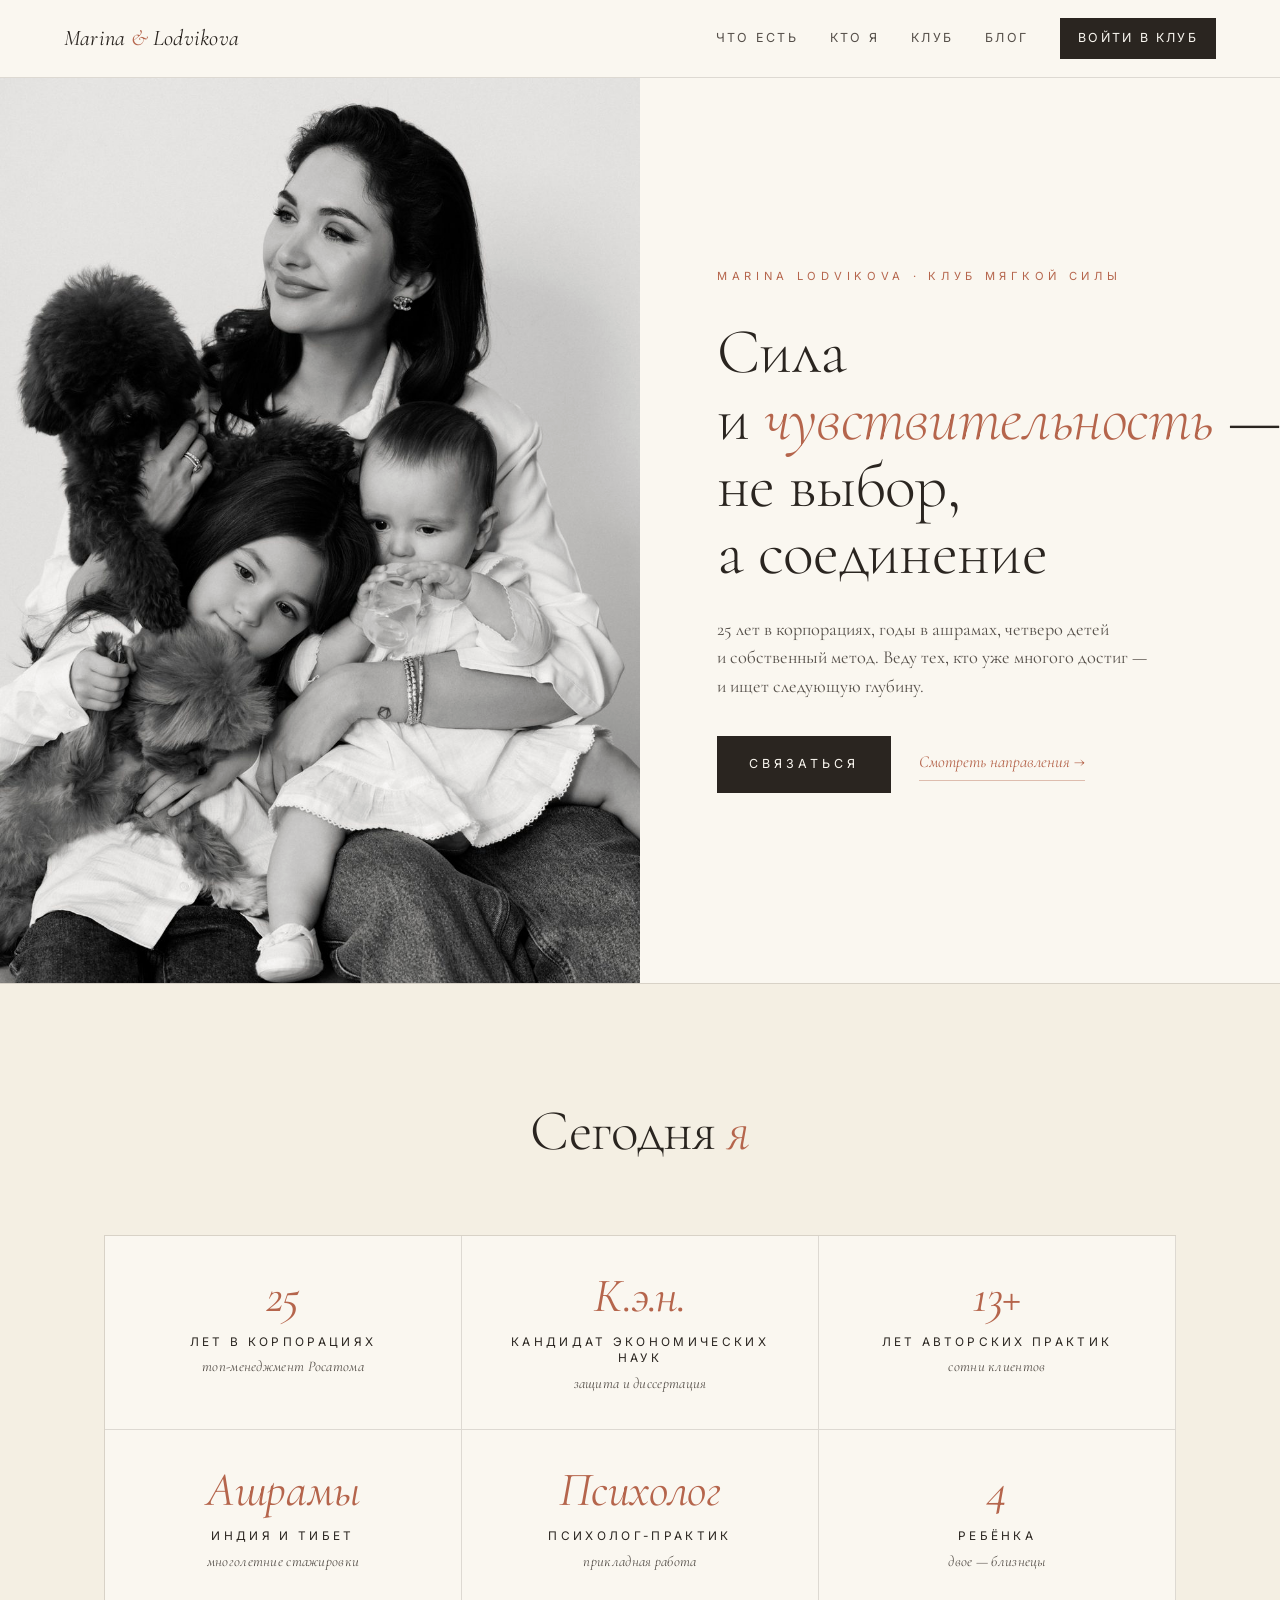
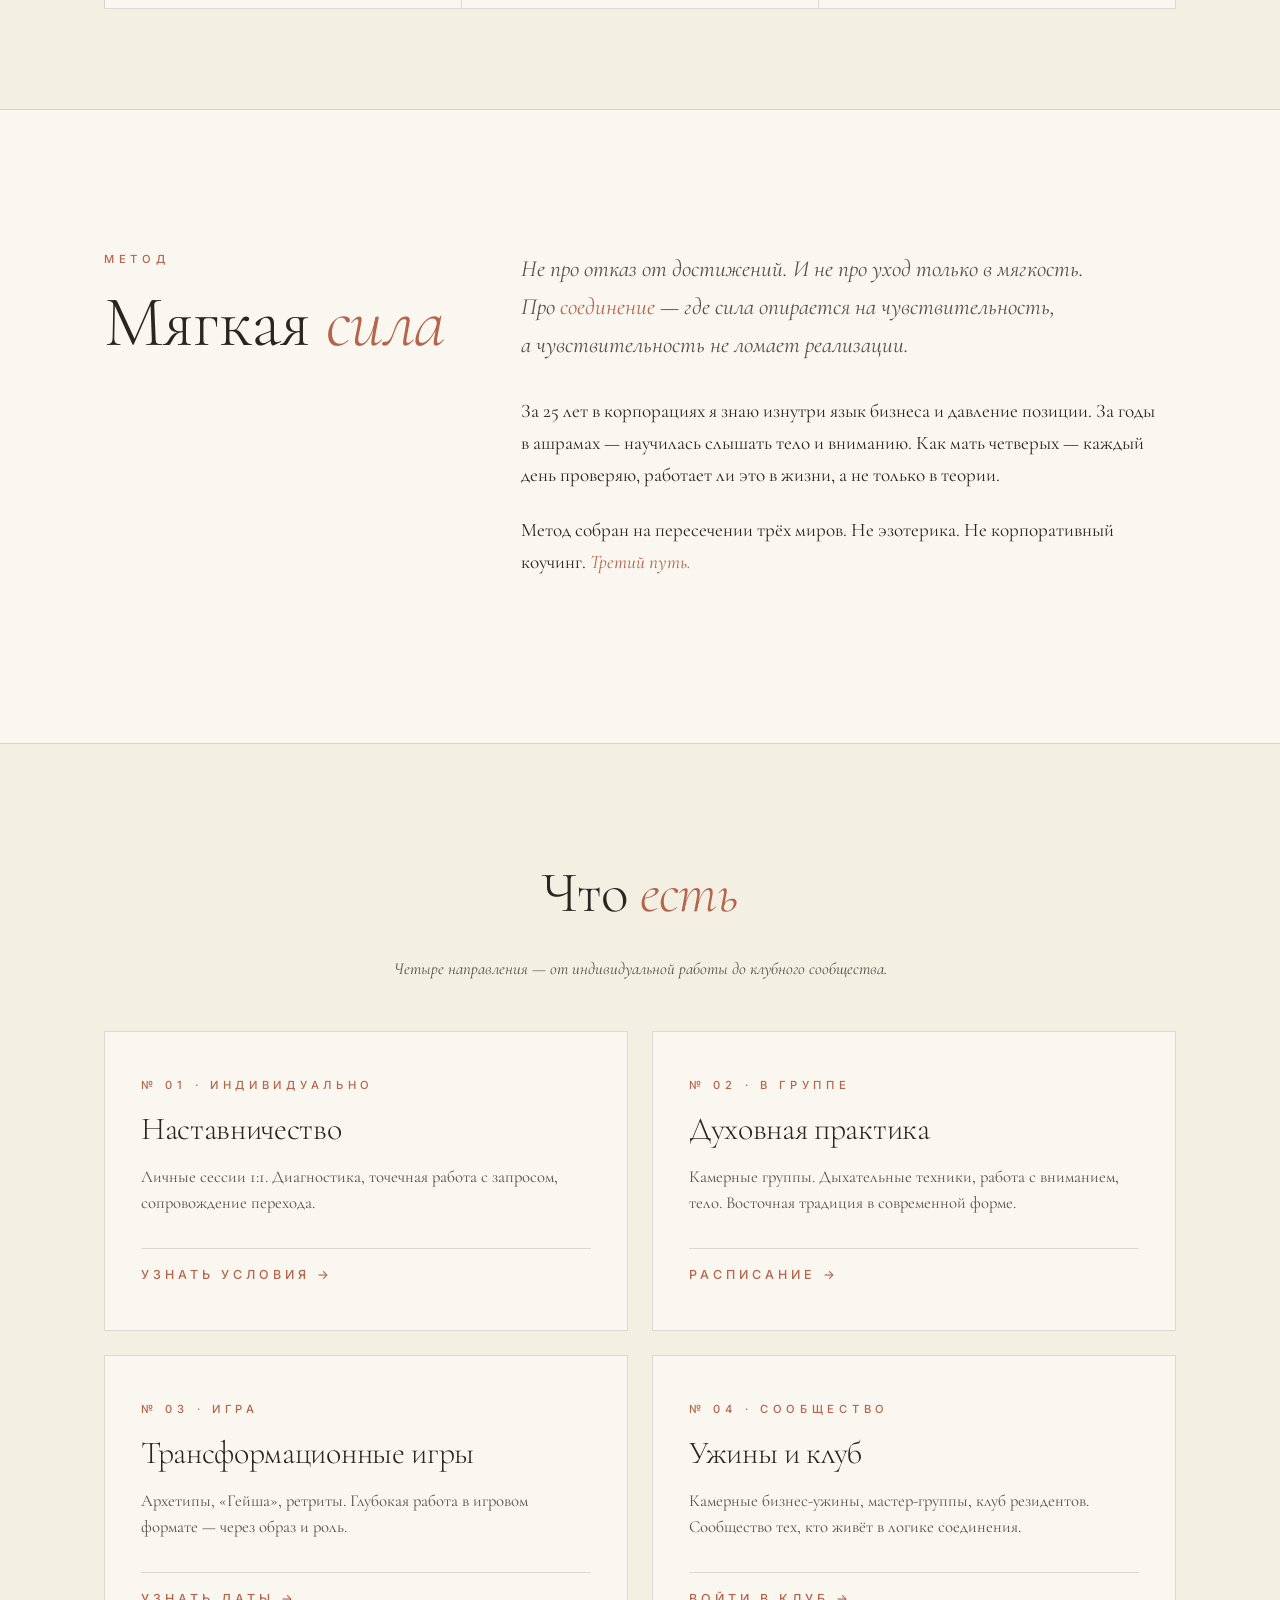
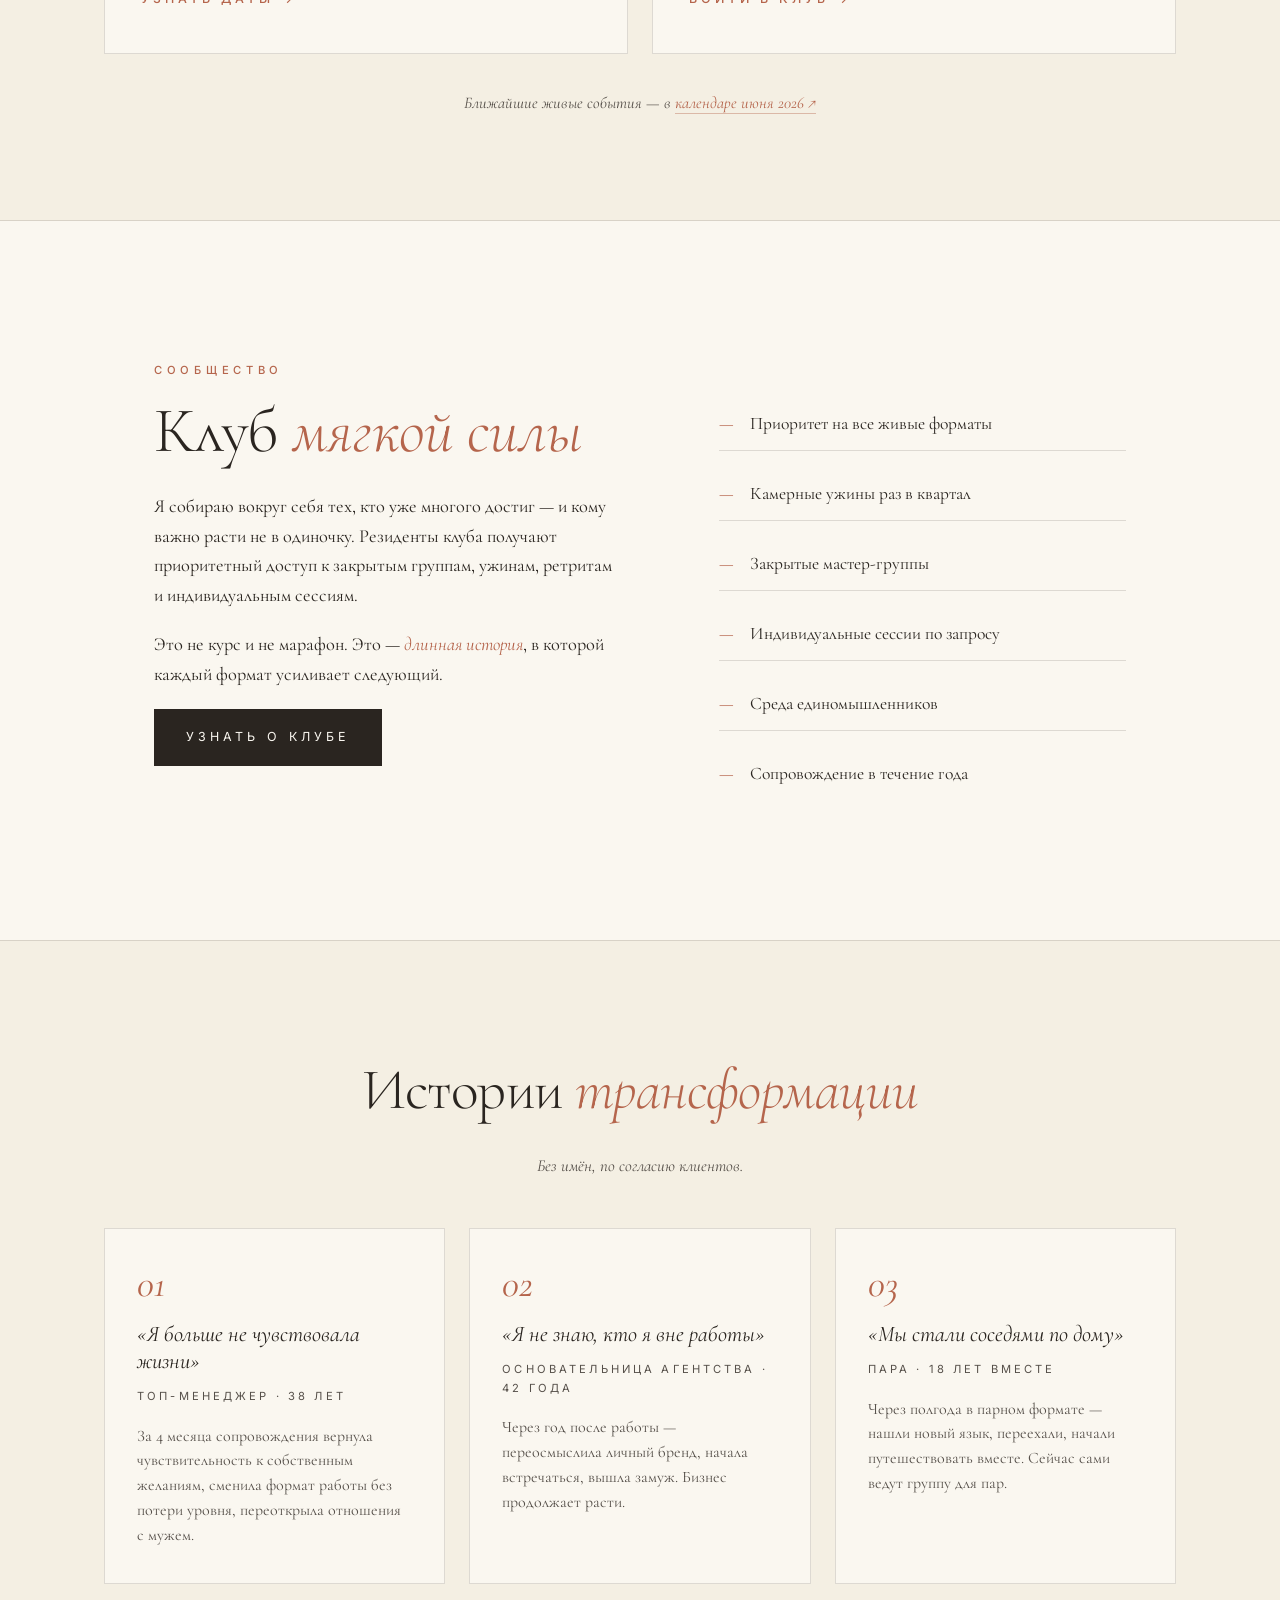
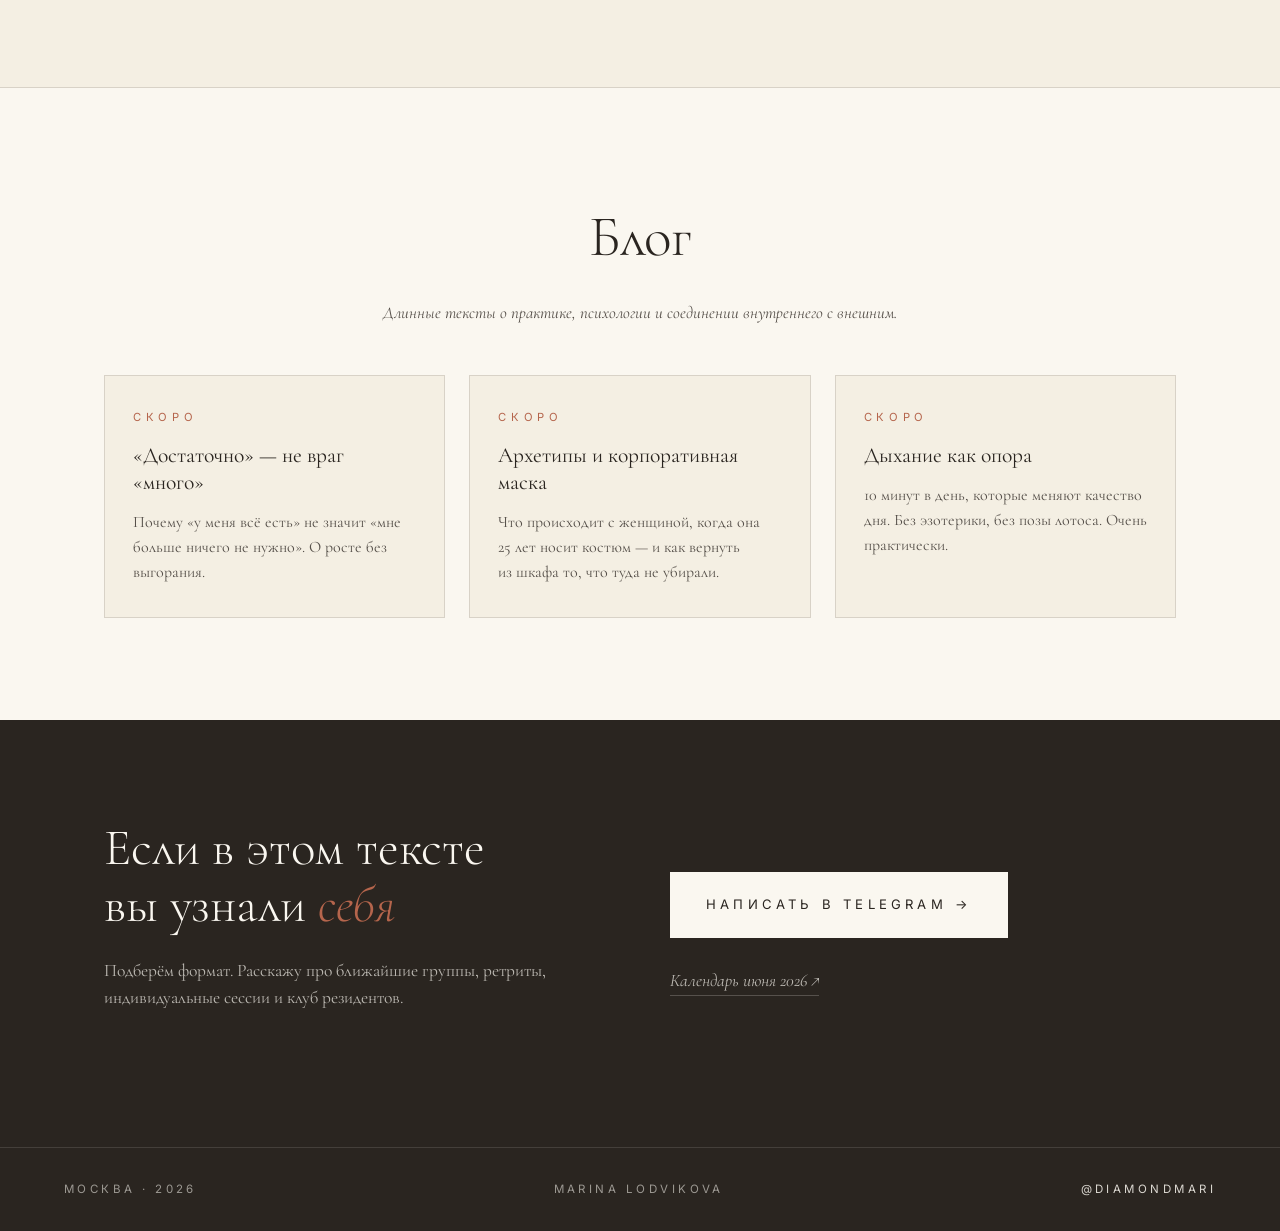
==== boutique/index.html @ 825a1698 "3 варианта расположения сайта-визитки / — индекс с выбором между вариантами /classic/ — текущий журн" ====
<!doctype html>
<html lang="ru">
<head>
  <meta charset="utf-8" />
  <meta name="viewport" content="width=device-width, initial-scale=1" />
  <title>Марина Лодвикова — клуб мягкой силы</title>
  <meta name="description" content="Наставничество, духовные практики, трансформационные игры, камерные ужины. Сообщество тех, кто соединяет силу и чувствительность." />
  <meta property="og:title" content="Марина Лодвикова — клуб мягкой силы" />
  <meta property="og:description" content="Наставничество, практики, игры, ужины. Сообщество мягкой силы." />
  <meta property="og:type" content="profile" />

  <link rel="icon" href="/favicon.ico" sizes="any" />
  <link rel="apple-touch-icon" sizes="180x180" href="/apple-touch-icon.png" />
  <meta name="theme-color" content="#FAF7F0" />

  <link rel="preconnect" href="https://fonts.googleapis.com" />
  <link rel="preconnect" href="https://fonts.gstatic.com" crossorigin />
  <link href="https://fonts.googleapis.com/css2?family=Cormorant+Garamond:ital,wght@0,300;0,400;0,500;1,300;1,400;1,500&family=Inter:wght@300;400;500&display=swap" rel="stylesheet" />
  <link rel="stylesheet" href="/styles.css" />
  <link rel="stylesheet" href="boutique.css" />

  <script>
    if ('scrollRestoration' in history) history.scrollRestoration = 'manual';
    if (!window.location.hash) {
      window.scrollTo(0, 0);
      window.addEventListener('load', function () { if (!window.location.hash) window.scrollTo(0, 0); });
    }
  </script>
</head>
<body>

  <header class="topbar">
    <a href="#" class="brand">Marina <span class="amp">&amp;</span> Lodvikova</a>
    <nav class="topnav">
      <a href="#shop">Что есть</a>
      <a href="#about">Кто&nbsp;я</a>
      <a href="#club">Клуб</a>
      <a href="#blog">Блог</a>
      <a href="https://t.me/Diamondmari" target="_blank" rel="noopener" class="nav-cta tg-cta"
         data-tg="Здравствуйте, Марина!&#10;&#10;Пишу с сайта — хочу узнать подробнее.">Войти в&nbsp;клуб</a>
    </nav>
  </header>

  <!-- ───── ОБЛОЖКА — большое фото на пол-экрана + текст ───── -->
  <section class="b-cover">
    <div class="cover-photo reveal">
      <img src="/assets/portrait.jpg" alt="Марина Лодвикова" />
    </div>
    <div class="cover-text reveal">
      <div class="cover-eyebrow">Marina Lodvikova · Клуб мягкой силы</div>
      <h1>Сила и&nbsp;<em>чувствительность</em>&nbsp;— не&nbsp;выбор, а&nbsp;соединение</h1>
      <p>25&nbsp;лет в&nbsp;корпорациях, годы в&nbsp;ашрамах, четверо детей и&nbsp;собственный метод. Веду тех, кто уже многого достиг&nbsp;— и&nbsp;ищет следующую глубину.</p>
      <div class="cover-cta">
        <a class="b-btn tg-cta" href="https://t.me/Diamondmari" target="_blank" rel="noopener"
           data-tg="Здравствуйте, Марина!&#10;&#10;Пишу с сайта — хочу узнать подробнее о ваших форматах работы и подобрать формат под себя.">Связаться</a>
        <a class="b-link" href="#shop">Смотреть направления →</a>
      </div>
    </div>
  </section>

  <!-- ───── СЕГОДНЯ Я — 5 фактов-карточек ───── -->
  <section class="b-facts">
    <div class="container">
      <h2 class="section-h reveal">Сегодня <em>я</em></h2>
      <div class="facts-grid reveal">
        <div class="fact">
          <div class="fact-num">25</div>
          <div class="fact-cap">лет в&nbsp;корпорациях<br/><em>топ-менеджмент Росатома</em></div>
        </div>
        <div class="fact">
          <div class="fact-num">К.э.н.</div>
          <div class="fact-cap">кандидат экономических наук<br/><em>защита и&nbsp;диссертация</em></div>
        </div>
        <div class="fact">
          <div class="fact-num">13+</div>
          <div class="fact-cap">лет авторских практик<br/><em>сотни клиентов</em></div>
        </div>
        <div class="fact">
          <div class="fact-num">Ашрамы</div>
          <div class="fact-cap">Индия и&nbsp;Тибет<br/><em>многолетние стажировки</em></div>
        </div>
        <div class="fact">
          <div class="fact-num">Психолог</div>
          <div class="fact-cap">психолог-практик<br/><em>прикладная работа</em></div>
        </div>
        <div class="fact">
          <div class="fact-num">4</div>
          <div class="fact-cap">ребёнка<br/><em>двое&nbsp;— близнецы</em></div>
        </div>
      </div>
    </div>
  </section>

  <!-- ───── МЕТОД — манифест ───── -->
  <section class="b-method" id="about">
    <div class="container">
      <div class="method-grid reveal">
        <div class="method-side">
          <div class="essay-kicker">Метод</div>
          <h2>Мягкая&nbsp;<em>сила</em></h2>
        </div>
        <div class="method-body">
          <p class="lead">Не&nbsp;про отказ от&nbsp;достижений. И&nbsp;не&nbsp;про уход только в&nbsp;мягкость. Про&nbsp;<em>соединение</em>&nbsp;— где сила опирается на&nbsp;чувствительность, а&nbsp;чувствительность не&nbsp;ломает реализации.</p>
          <p>За&nbsp;25&nbsp;лет в&nbsp;корпорациях я&nbsp;знаю изнутри язык бизнеса и&nbsp;давление позиции. За&nbsp;годы в&nbsp;ашрамах&nbsp;— научилась слышать тело и&nbsp;вниманию. Как мать четверых&nbsp;— каждый день проверяю, работает&nbsp;ли это в&nbsp;жизни, а&nbsp;не&nbsp;только в&nbsp;теории.</p>
          <p>Метод собран на&nbsp;пересечении трёх миров. Не&nbsp;эзотерика. Не&nbsp;корпоративный коучинг. <em>Третий путь.</em></p>
        </div>
      </div>
    </div>
  </section>

  <!-- ───── ЧТО ЕСТЬ — каталог направлений с цветными карточками ───── -->
  <section class="b-shop" id="shop">
    <div class="container">
      <h2 class="section-h reveal">Что <em>есть</em></h2>
      <p class="section-sub reveal">Четыре направления&nbsp;— от&nbsp;индивидуальной работы до&nbsp;клубного сообщества.</p>
      <div class="shop-grid reveal">

        <a href="https://t.me/Diamondmari" class="shop-item shop-1 tg-cta" target="_blank" rel="noopener"
           data-tg="Здравствуйте, Марина!&#10;&#10;Пишу с сайта — интересует индивидуальное наставничество.">
          <div class="shop-tag">№ 01 · Индивидуально</div>
          <h3>Наставничество</h3>
          <p>Личные сессии 1:1. Диагностика, точечная работа с&nbsp;запросом, сопровождение перехода.</p>
          <div class="shop-cta">Узнать&nbsp;условия →</div>
        </a>

        <a href="https://t.me/Diamondmari" class="shop-item shop-2 tg-cta" target="_blank" rel="noopener"
           data-tg="Здравствуйте, Марина!&#10;&#10;Пишу с сайта — интересуют группы духовной практики.">
          <div class="shop-tag">№ 02 · В&nbsp;группе</div>
          <h3>Духовная практика</h3>
          <p>Камерные группы. Дыхательные техники, работа с&nbsp;вниманием, тело. Восточная традиция в&nbsp;современной форме.</p>
          <div class="shop-cta">Расписание →</div>
        </a>

        <a href="https://t.me/Diamondmari" class="shop-item shop-3 tg-cta" target="_blank" rel="noopener"
           data-tg="Здравствуйте, Марина!&#10;&#10;Пишу с сайта — интересуют трансформационные игры.">
          <div class="shop-tag">№ 03 · Игра</div>
          <h3>Трансформационные игры</h3>
          <p>Архетипы, «Гейша», ретриты. Глубокая работа в&nbsp;игровом формате&nbsp;— через образ и&nbsp;роль.</p>
          <div class="shop-cta">Узнать&nbsp;даты →</div>
        </a>

        <a href="https://t.me/Diamondmari" class="shop-item shop-4 tg-cta" target="_blank" rel="noopener"
           data-tg="Здравствуйте, Марина!&#10;&#10;Пишу с сайта — интересуют бизнес-ужины и сообщество.">
          <div class="shop-tag">№ 04 · Сообщество</div>
          <h3>Ужины&nbsp;и&nbsp;клуб</h3>
          <p>Камерные бизнес-ужины, мастер-группы, клуб резидентов. Сообщество тех, кто живёт в&nbsp;логике соединения.</p>
          <div class="shop-cta">Войти в&nbsp;клуб →</div>
        </a>

      </div>
      <p class="shop-foot reveal">Ближайшие живые события&nbsp;— в&nbsp;<a href="https://marina-site-beryl.vercel.app" target="_blank" rel="noopener">календаре июня&nbsp;2026 ↗</a></p>
    </div>
  </section>

  <!-- ───── КЛУБ ───── -->
  <section class="b-club" id="club">
    <div class="container club-grid reveal">
      <div class="club-text">
        <div class="essay-kicker">Сообщество</div>
        <h2>Клуб <em>мягкой силы</em></h2>
        <p>Я&nbsp;собираю вокруг себя тех, кто уже многого достиг&nbsp;— и&nbsp;кому важно расти не&nbsp;в&nbsp;одиночку. Резиденты клуба получают приоритетный доступ к&nbsp;закрытым группам, ужинам, ретритам и&nbsp;индивидуальным сессиям.</p>
        <p>Это не&nbsp;курс и&nbsp;не&nbsp;марафон. Это&nbsp;— <em>длинная история</em>, в&nbsp;которой каждый формат усиливает следующий.</p>
        <a class="b-btn tg-cta" href="https://t.me/Diamondmari" target="_blank" rel="noopener"
           data-tg="Здравствуйте, Марина!&#10;&#10;Пишу с сайта — интересует клуб резидентов. Расскажите об условиях.">Узнать о&nbsp;клубе</a>
      </div>
      <div class="club-features">
        <div class="cf"><span class="cf-mark">—</span> Приоритет на&nbsp;все живые форматы</div>
        <div class="cf"><span class="cf-mark">—</span> Камерные ужины раз в&nbsp;квартал</div>
        <div class="cf"><span class="cf-mark">—</span> Закрытые мастер-группы</div>
        <div class="cf"><span class="cf-mark">—</span> Индивидуальные сессии по&nbsp;запросу</div>
        <div class="cf"><span class="cf-mark">—</span> Среда единомышленников</div>
        <div class="cf"><span class="cf-mark">—</span> Сопровождение в&nbsp;течение года</div>
      </div>
    </div>
  </section>

  <!-- ───── КЕЙСЫ ───── -->
  <section class="b-cases">
    <div class="container">
      <h2 class="section-h reveal">Истории <em>трансформации</em></h2>
      <p class="section-sub reveal">Без имён, по&nbsp;согласию клиентов.</p>
      <div class="b-cases-grid reveal">
        <article class="bcase">
          <div class="bcase-no">01</div>
          <h3>«Я&nbsp;больше не&nbsp;чувствовала жизни»</h3>
          <div class="bcase-meta">Топ-менеджер · 38&nbsp;лет</div>
          <p>За&nbsp;4&nbsp;месяца сопровождения вернула чувствительность к&nbsp;собственным желаниям, сменила формат работы без потери уровня, переоткрыла отношения с&nbsp;мужем.</p>
        </article>
        <article class="bcase">
          <div class="bcase-no">02</div>
          <h3>«Я&nbsp;не&nbsp;знаю, кто я&nbsp;вне работы»</h3>
          <div class="bcase-meta">Основательница агентства · 42&nbsp;года</div>
          <p>Через год после работы&nbsp;— переосмыслила личный бренд, начала встречаться, вышла замуж. Бизнес продолжает расти.</p>
        </article>
        <article class="bcase">
          <div class="bcase-no">03</div>
          <h3>«Мы&nbsp;стали соседями по&nbsp;дому»</h3>
          <div class="bcase-meta">Пара · 18&nbsp;лет вместе</div>
          <p>Через полгода в&nbsp;парном формате&nbsp;— нашли новый язык, переехали, начали путешествовать вместе. Сейчас сами ведут группу для&nbsp;пар.</p>
        </article>
      </div>
    </div>
  </section>

  <!-- ───── БЛОГ ───── -->
  <section class="b-blog" id="blog">
    <div class="container">
      <h2 class="section-h reveal">Блог</h2>
      <p class="section-sub reveal">Длинные тексты о&nbsp;практике, психологии и&nbsp;соединении внутреннего с&nbsp;внешним.</p>
      <div class="b-blog-grid reveal">
        <article class="bpost"><div class="bpost-date">скоро</div><h3>«Достаточно»&nbsp;— не&nbsp;враг «много»</h3><p>Почему «у&nbsp;меня всё есть» не&nbsp;значит «мне больше ничего не&nbsp;нужно». О&nbsp;росте без выгорания.</p></article>
        <article class="bpost"><div class="bpost-date">скоро</div><h3>Архетипы и&nbsp;корпоративная маска</h3><p>Что происходит с&nbsp;женщиной, когда она 25&nbsp;лет носит костюм&nbsp;— и&nbsp;как вернуть из&nbsp;шкафа то, что туда не&nbsp;убирали.</p></article>
        <article class="bpost"><div class="bpost-date">скоро</div><h3>Дыхание как опора</h3><p>10&nbsp;минут в&nbsp;день, которые меняют качество дня. Без эзотерики, без позы лотоса. Очень практически.</p></article>
      </div>
    </div>
  </section>

  <!-- ───── CTA ───── -->
  <section class="cta-section">
    <div class="container cta-grid reveal">
      <div>
        <h2>Если в&nbsp;этом тексте<br/>вы&nbsp;узнали&nbsp;<em>себя</em></h2>
        <p>Подберём формат. Расскажу про&nbsp;ближайшие группы, ретриты, индивидуальные сессии и&nbsp;клуб резидентов.</p>
      </div>
      <div>
        <a class="cta-button tg-cta" href="https://t.me/Diamondmari" target="_blank" rel="noopener"
           data-tg="Здравствуйте, Марина!&#10;&#10;Пишу с сайта — хочу узнать подробнее о ваших форматах работы и подобрать формат под себя.">Написать в&nbsp;Telegram →</a>
        <br/><br/>
        <a class="cta-second" href="https://marina-site-beryl.vercel.app" target="_blank" rel="noopener">Календарь июня&nbsp;2026 ↗</a>
      </div>
    </div>
  </section>

  <footer>
    <div class="footer-inner">
      <div>Москва · 2026</div>
      <div>Marina Lodvikova</div>
      <a class="tg-cta" href="https://t.me/Diamondmari" target="_blank" rel="noopener"
         data-tg="Здравствуйте, Марина!&#10;&#10;Пишу с сайта — хочу узнать подробнее о ваших форматах работы.">@Diamondmari</a>
    </div>
  </footer>

  <script src="/script.js" defer></script>
</body>
</html>
---- styles.css ----
/* ─────────────────────────────────────────────
   Marina Lodvikova — Journal edition
   Светлая, журнальная, асимметричная.
   ───────────────────────────────────────────── */

:root {
  --ivory:        #FAF7F0;   /* основной фон */
  --paper:        #F4EFE3;   /* лёгкий контраст */
  --graphite:     #2A2520;   /* основной текст */
  --graphite-soft:#56504A;   /* вторичный текст */
  --terracotta:   #B5654C;   /* акцент */
  --terracotta-d: #8E4936;   /* акцент тёмный */
  --olive:        #6C6A4D;   /* доп. акцент */
  --hairline:     rgba(42, 37, 32, 0.14);
  --rule:         rgba(181, 101, 76, 0.4);

  --serif: "Cormorant Garamond", "Times New Roman", serif;
  --sans:  "Inter", -apple-system, BlinkMacSystemFont, "Segoe UI", sans-serif;

  --container: 1200px;
  --gutter: clamp(20px, 5vw, 80px);
}

* { box-sizing: border-box; margin: 0; padding: 0; }
html { scroll-behavior: smooth; }
body {
  font-family: var(--serif);
  font-size: 17px;
  line-height: 1.65;
  color: var(--graphite);
  background: var(--ivory);
  -webkit-font-smoothing: antialiased;
  text-rendering: optimizeLegibility;
}

img { max-width: 100%; display: block; }
a { color: inherit; text-decoration: none; }

/* ─── Утилиты ─── */
.container {
  max-width: var(--container);
  margin: 0 auto;
  padding: 0 var(--gutter);
}
.eyebrow {
  font-family: var(--sans);
  font-size: 0.7rem;
  letter-spacing: 0.42em;
  text-transform: uppercase;
  color: var(--terracotta);
  font-weight: 500;
}
.byline {
  font-family: var(--serif);
  font-style: italic;
  font-size: 0.95rem;
  color: var(--graphite-soft);
}
.hr-thin {
  height: 1px;
  background: var(--hairline);
  border: 0;
  margin: 0;
}

/* ─── Topbar — узкий, минимальный ─── */
.topbar {
  position: sticky;
  top: 0;
  z-index: 50;
  display: flex;
  justify-content: space-between;
  align-items: center;
  padding: 18px var(--gutter);
  background: rgba(250, 247, 240, 0.92);
  backdrop-filter: blur(8px);
  -webkit-backdrop-filter: blur(8px);
  border-bottom: 1px solid var(--hairline);
}
.brand {
  font-family: var(--serif);
  font-style: italic;
  font-size: 1.4rem;
  color: var(--graphite);
  letter-spacing: 0.01em;
}
.brand .amp {
  color: var(--terracotta);
  font-weight: 400;
}
.topnav {
  display: flex;
  gap: 32px;
  font-family: var(--sans);
  font-size: 0.78rem;
  letter-spacing: 0.18em;
  text-transform: uppercase;
  color: var(--graphite-soft);
  align-items: center;
}
.topnav a { transition: color 0.25s ease; }
.topnav a:hover { color: var(--terracotta); }
.topnav .nav-cta {
  background: var(--graphite);
  color: var(--ivory);
  padding: 10px 18px;
  letter-spacing: 0.18em;
  transition: background 0.25s ease;
}
.topnav .nav-cta:hover { background: var(--terracotta); color: var(--ivory); }

/* ─── HERO — журнальный «магазинный заголовок» ─── */
.hero {
  padding: clamp(60px, 9vw, 120px) 0 clamp(40px, 6vw, 80px);
}
.hero-grid {
  display: grid;
  grid-template-columns: 1.1fr 0.9fr;
  gap: clamp(40px, 5vw, 80px);
  align-items: end;
}
.hero-text { padding-bottom: 20px; }
.hero-issue {
  display: flex;
  gap: 24px;
  align-items: center;
  margin-bottom: 32px;
  font-family: var(--sans);
  font-size: 0.72rem;
  letter-spacing: 0.4em;
  text-transform: uppercase;
  color: var(--terracotta);
}
.hero-issue .sep { color: var(--hairline); font-weight: 400; }
.hero-title {
  font-family: var(--serif);
  font-weight: 300;
  font-size: clamp(3rem, 8vw, 6.5rem);
  line-height: 0.92;
  letter-spacing: -0.01em;
  color: var(--graphite);
  margin-bottom: 28px;
}
.hero-title em {
  font-style: italic;
  color: var(--terracotta);
}
.hero-tag {
  font-family: var(--serif);
  font-style: italic;
  font-size: 1.4rem;
  color: var(--graphite-soft);
  max-width: 520px;
  line-height: 1.45;
  margin-bottom: 36px;
}
.hero-meta {
  display: flex;
  flex-wrap: wrap;
  gap: 8px 18px;
  font-family: var(--sans);
  font-size: 0.78rem;
  letter-spacing: 0.18em;
  text-transform: uppercase;
  color: var(--graphite-soft);
}
.hero-meta .dot { color: var(--terracotta); }

.hero-photo {
  position: relative;
  aspect-ratio: 4 / 5;
  overflow: hidden;
}
.hero-photo img {
  width: 100%; height: 100%;
  object-fit: cover;
  filter: contrast(1.02) saturate(0.88);
}
.hero-photo .caption {
  position: absolute;
  bottom: -8px; left: 0;
  font-family: var(--sans);
  font-size: 0.7rem;
  letter-spacing: 0.32em;
  text-transform: uppercase;
  color: var(--graphite-soft);
  padding-top: 14px;
  background: var(--ivory);
  padding-right: 18px;
}

/* ─── Article / story с буквицей ─── */
.article {
  padding: clamp(60px, 8vw, 120px) 0;
  border-top: 1px solid var(--hairline);
}
.article-grid {
  display: grid;
  grid-template-columns: 200px 1fr;
  gap: 60px;
  max-width: 1000px;
  margin: 0 auto;
}
.article-side {
  font-family: var(--sans);
  font-size: 0.7rem;
  letter-spacing: 0.32em;
  text-transform: uppercase;
  color: var(--terracotta);
  padding-top: 12px;
  border-top: 1px solid var(--terracotta);
  position: sticky;
  top: 100px;
  align-self: start;
}
.article-side small {
  display: block;
  margin-top: 16px;
  color: var(--graphite-soft);
  letter-spacing: 0.18em;
  font-style: italic;
  font-family: var(--serif);
  text-transform: none;
  font-size: 0.85rem;
}
.article-body h2 {
  font-family: var(--serif);
  font-weight: 300;
  font-size: clamp(2.2rem, 5vw, 3.6rem);
  line-height: 1.05;
  letter-spacing: -0.01em;
  color: var(--graphite);
  margin-bottom: 36px;
  max-width: 18ch;
}
.article-body h2 em {
  font-style: italic;
  color: var(--terracotta);
}
.article-body p {
  font-family: var(--serif);
  font-size: 1.18rem;
  line-height: 1.7;
  color: var(--graphite);
  margin-bottom: 26px;
  max-width: 62ch;
}
.article-body p em { font-style: italic; }
.article-body p strong {
  font-weight: 500;
  color: var(--terracotta);
}
/* Буквица для первого параграфа */
.article-body > p:first-of-type::first-letter {
  font-family: var(--serif);
  font-weight: 400;
  font-size: 5.2rem;
  line-height: 0.82;
  float: left;
  padding: 6px 14px 0 0;
  color: var(--terracotta);
}

/* ─── Регалии-таблица ─── */
.regalia-section {
  padding: clamp(60px, 8vw, 100px) 0;
  background: var(--paper);
  border-top: 1px solid var(--hairline);
  border-bottom: 1px solid var(--hairline);
}
.regalia-head {
  text-align: center;
  margin-bottom: 60px;
}
.regalia-head h2 {
  font-family: var(--serif);
  font-weight: 300;
  font-size: clamp(2rem, 4vw, 3rem);
  letter-spacing: -0.01em;
  margin-top: 20px;
  color: var(--graphite);
}
.regalia-head h2 em { font-style: italic; color: var(--terracotta); }

.regalia-table {
  max-width: 920px;
  margin: 0 auto;
  display: grid;
  grid-template-columns: auto 1fr auto;
  gap: 0;
}
.regalia-row {
  display: contents;
}
.regalia-row > * {
  padding: 26px 24px;
  border-bottom: 1px solid var(--hairline);
  align-self: center;
}
.regalia-row:last-child > * { border-bottom: 0; }

.regalia-row .r-period {
  font-family: var(--sans);
  font-size: 0.75rem;
  letter-spacing: 0.28em;
  text-transform: uppercase;
  color: var(--terracotta);
  font-weight: 500;
  min-width: 160px;
}
.regalia-row .r-name {
  font-family: var(--serif);
  font-size: 1.32rem;
  color: var(--graphite);
  letter-spacing: -0.005em;
}
.regalia-row .r-name em {
  font-style: italic;
  display: block;
  color: var(--graphite-soft);
  font-size: 0.95rem;
  margin-top: 4px;
  letter-spacing: 0.02em;
}
.regalia-row .r-tag {
  font-family: var(--sans);
  font-size: 0.7rem;
  letter-spacing: 0.32em;
  text-transform: uppercase;
  color: var(--olive);
  font-weight: 500;
}

/* ─── Направления — журнальные рубрики ─── */
.work {
  padding: clamp(60px, 8vw, 120px) 0;
}
.work-head {
  display: flex;
  align-items: flex-end;
  justify-content: space-between;
  margin-bottom: 60px;
  gap: 40px;
  border-bottom: 1px solid var(--hairline);
  padding-bottom: 28px;
}
.work-head h2 {
  font-family: var(--serif);
  font-weight: 300;
  font-size: clamp(2.4rem, 5vw, 4rem);
  letter-spacing: -0.01em;
  line-height: 1;
}
.work-head h2 em { font-style: italic; color: var(--terracotta); }
.work-head .work-lede {
  max-width: 360px;
  font-family: var(--serif);
  font-style: italic;
  font-size: 1.05rem;
  color: var(--graphite-soft);
  line-height: 1.5;
}
.work-grid {
  display: grid;
  grid-template-columns: repeat(2, 1fr);
  gap: 0;
}
.work-card {
  padding: 40px 36px 36px;
  border-right: 1px solid var(--hairline);
  border-bottom: 1px solid var(--hairline);
  transition: background 0.3s ease;
}
.work-card:nth-child(2n) { border-right: 0; }
.work-card:nth-last-child(-n+2) { border-bottom: 0; }
.work-card:hover { background: var(--paper); }

.work-num {
  font-family: var(--serif);
  font-style: italic;
  font-size: 0.85rem;
  letter-spacing: 0.3em;
  color: var(--terracotta);
  margin-bottom: 16px;
}
.work-card h3 {
  font-family: var(--serif);
  font-weight: 300;
  font-size: 1.85rem;
  line-height: 1.1;
  letter-spacing: -0.005em;
  margin-bottom: 18px;
  color: var(--graphite);
}
.work-card p {
  font-family: var(--serif);
  font-size: 1.05rem;
  line-height: 1.55;
  color: var(--graphite-soft);
  margin-bottom: 18px;
}
.work-card ul {
  list-style: none;
  padding: 0;
  margin: 0;
}
.work-card li {
  position: relative;
  padding: 4px 0 4px 22px;
  font-family: var(--serif);
  font-size: 0.98rem;
  color: var(--graphite);
  line-height: 1.5;
}
.work-card li::before {
  content: "—";
  position: absolute;
  left: 0; top: 4px;
  color: var(--terracotta);
}

/* ─── Кейсы — журнальные превью ─── */
.cases {
  padding: clamp(60px, 8vw, 120px) 0;
  background: var(--paper);
  border-top: 1px solid var(--hairline);
}
.cases-head {
  text-align: center;
  margin-bottom: 60px;
  max-width: 700px;
  margin-left: auto;
  margin-right: auto;
}
.cases-head h2 {
  font-family: var(--serif);
  font-weight: 300;
  font-size: clamp(2rem, 4vw, 3.2rem);
  margin: 18px 0 24px;
  letter-spacing: -0.01em;
}
.cases-head h2 em { font-style: italic; color: var(--terracotta); }
.cases-head .lede {
  font-family: var(--serif);
  font-style: italic;
  font-size: 1.1rem;
  color: var(--graphite-soft);
  line-height: 1.5;
}

.cases-list {
  display: flex;
  flex-direction: column;
  gap: 50px;
  max-width: 880px;
  margin: 0 auto;
}
.case-item {
  display: grid;
  grid-template-columns: 200px 1fr;
  gap: 40px;
  padding-top: 36px;
  border-top: 1px solid var(--hairline);
}
.case-item:first-child { border-top: 0; padding-top: 0; }
.case-tag {
  font-family: var(--sans);
  font-size: 0.7rem;
  letter-spacing: 0.3em;
  text-transform: uppercase;
  color: var(--terracotta);
  font-weight: 500;
  padding-top: 14px;
}
.case-tag small {
  display: block;
  margin-top: 8px;
  color: var(--graphite-soft);
  letter-spacing: 0.18em;
  font-style: italic;
  font-family: var(--serif);
  font-size: 0.85rem;
  text-transform: none;
}
.case-content h3 {
  font-family: var(--serif);
  font-style: italic;
  font-weight: 400;
  font-size: 1.85rem;
  line-height: 1.2;
  color: var(--graphite);
  margin-bottom: 18px;
}
.case-content p {
  font-family: var(--serif);
  font-size: 1.05rem;
  line-height: 1.6;
  color: var(--graphite-soft);
}

/* ─── Pull-quote / кредо ─── */
.quote-section {
  padding: clamp(80px, 12vw, 160px) 0;
  text-align: center;
}
.pull-quote {
  font-family: var(--serif);
  font-style: italic;
  font-weight: 300;
  font-size: clamp(2rem, 5vw, 3.6rem);
  line-height: 1.25;
  letter-spacing: -0.01em;
  color: var(--graphite);
  max-width: 900px;
  margin: 0 auto 32px;
}
.pull-quote em {
  color: var(--terracotta);
  font-style: italic;
  font-weight: 400;
}
.pull-quote-author {
  font-family: var(--sans);
  font-size: 0.78rem;
  letter-spacing: 0.4em;
  text-transform: uppercase;
  color: var(--graphite-soft);
}

/* ─── CTA / contact ─── */
.cta-section {
  padding: clamp(60px, 8vw, 100px) 0;
  background: var(--graphite);
  color: var(--ivory);
}
.cta-grid {
  display: grid;
  grid-template-columns: 1fr 1fr;
  gap: 60px;
  align-items: center;
}
.cta-section h2 {
  font-family: var(--serif);
  font-weight: 300;
  font-size: clamp(2rem, 4vw, 3.2rem);
  line-height: 1.1;
  margin-bottom: 24px;
  color: var(--ivory);
}
.cta-section h2 em {
  font-style: italic;
  color: var(--terracotta);
}
.cta-section p {
  font-family: var(--serif);
  font-size: 1.1rem;
  line-height: 1.55;
  color: rgba(250, 247, 240, 0.7);
  margin-bottom: 36px;
}
.cta-button {
  display: inline-flex;
  align-items: center;
  gap: 14px;
  padding: 22px 36px;
  font-family: var(--sans);
  font-size: 0.82rem;
  letter-spacing: 0.32em;
  text-transform: uppercase;
  color: var(--graphite);
  background: var(--ivory);
  transition: background 0.3s ease, color 0.3s ease;
}
.cta-button:hover {
  background: var(--terracotta);
  color: var(--ivory);
}

.cta-second {
  font-family: var(--serif);
  font-style: italic;
  font-size: 1.1rem;
  color: var(--ivory);
  opacity: 0.7;
  border-bottom: 1px solid rgba(250, 247, 240, 0.3);
  padding-bottom: 4px;
  transition: opacity 0.3s ease, color 0.3s ease, border-color 0.3s ease;
}
.cta-second:hover {
  opacity: 1;
  color: var(--terracotta);
  border-color: var(--terracotta);
}

/* ─── Footer ─── */
footer {
  background: var(--graphite);
  color: var(--ivory);
  padding: 32px var(--gutter);
  border-top: 1px solid rgba(250, 247, 240, 0.12);
}
footer .footer-inner {
  max-width: var(--container);
  margin: 0 auto;
  display: flex;
  justify-content: space-between;
  align-items: center;
  font-family: var(--sans);
  font-size: 0.72rem;
  letter-spacing: 0.3em;
  text-transform: uppercase;
  color: rgba(250, 247, 240, 0.55);
}
footer a {
  color: var(--ivory);
  opacity: 0.85;
  transition: color 0.3s ease, opacity 0.3s ease;
}
footer a:hover { color: var(--terracotta); opacity: 1; }

/* ─── Reveal animation ─── */
.reveal {
  opacity: 0;
  transform: translateY(20px);
  transition: opacity 0.9s ease, transform 0.9s ease;
}
.reveal.visible {
  opacity: 1;
  transform: none;
}

/* ─── Адаптив ─── */
@media (max-width: 900px) {
  .topnav { display: none; }
  .hero-grid { grid-template-columns: 1fr; gap: 40px; }
  .hero-photo { order: -1; aspect-ratio: 3/4; max-width: 70%; }
  .article-grid { grid-template-columns: 1fr; gap: 24px; }
  .article-side { position: static; }
  .regalia-table { grid-template-columns: 1fr; }
  .regalia-row > * { padding: 14px 0; border-bottom: 0; }
  .regalia-row { padding: 20px 0; border-bottom: 1px solid var(--hairline); display: block; }
  .work-head { flex-direction: column; align-items: flex-start; gap: 16px; }
  .work-grid { grid-template-columns: 1fr; }
  .work-card { border-right: 0; }
  .work-card:nth-last-child(-n+2) { border-bottom: 1px solid var(--hairline); }
  .work-card:last-child { border-bottom: 0; }
  .case-item { grid-template-columns: 1fr; gap: 16px; }
  .cta-grid { grid-template-columns: 1fr; gap: 28px; }
}
@media (max-width: 560px) {
  .topbar { padding: 14px var(--gutter); }
  .brand { font-size: 1.1rem; }
  .hero { padding: 40px 0 28px; }
  .hero-issue { gap: 14px; font-size: 0.62rem; letter-spacing: 0.3em; }
  .hero-tag { font-size: 1.15rem; }
  .article-body > p:first-of-type::first-letter { font-size: 4rem; }
  .article-body p { font-size: 1.05rem; }
  .work-card { padding: 28px 22px; }
  .work-card h3 { font-size: 1.5rem; }
  .case-content h3 { font-size: 1.4rem; }
  .pull-quote { font-size: 1.6rem; }
  .cta-button { padding: 18px 24px; font-size: 0.76rem; letter-spacing: 0.26em; width: 100%; justify-content: center; }
  footer .footer-inner { flex-direction: column; gap: 12px; text-align: center; }
}
---- boutique/boutique.css ----
/* ─── Boutique edition ─── */

/* ─── COVER — половина фото + половина текст ─── */
.b-cover {
  display: grid;
  grid-template-columns: 1fr 1fr;
  min-height: 88vh;
  align-items: stretch;
}
.cover-photo {
  position: relative;
  overflow: hidden;
  background: var(--paper);
}
.cover-photo img {
  width: 100%; height: 100%;
  object-fit: cover;
  filter: contrast(1.02) saturate(0.88);
}
.cover-text {
  padding: clamp(40px, 8vw, 100px) clamp(40px, 6vw, 80px);
  display: flex;
  flex-direction: column;
  justify-content: center;
}
.cover-eyebrow {
  font-family: var(--sans);
  font-size: 0.7rem;
  letter-spacing: 0.42em;
  text-transform: uppercase;
  color: var(--terracotta);
  margin-bottom: 32px;
}
.cover-text h1 {
  font-family: var(--serif);
  font-weight: 300;
  font-size: clamp(2.4rem, 5vw, 4rem);
  line-height: 1.05;
  letter-spacing: -0.01em;
  color: var(--graphite);
  margin-bottom: 28px;
  max-width: 14ch;
}
.cover-text h1 em { font-style: italic; color: var(--terracotta); }
.cover-text p {
  font-family: var(--serif);
  font-size: 1.15rem;
  line-height: 1.55;
  color: var(--graphite-soft);
  margin-bottom: 36px;
  max-width: 48ch;
}
.cover-cta {
  display: flex;
  flex-wrap: wrap;
  align-items: center;
  gap: 20px 28px;
}
.b-btn {
  display: inline-flex;
  align-items: center;
  padding: 18px 32px;
  font-family: var(--sans);
  font-size: 0.78rem;
  letter-spacing: 0.32em;
  text-transform: uppercase;
  background: var(--graphite);
  color: var(--ivory);
  transition: background 0.25s ease;
}
.b-btn:hover { background: var(--terracotta); }
.b-link {
  font-family: var(--serif);
  font-style: italic;
  font-size: 1.05rem;
  color: var(--terracotta);
  border-bottom: 1px solid var(--rule);
  padding-bottom: 4px;
  transition: color 0.25s ease;
}
.b-link:hover { color: var(--terracotta-d); }

/* ─── Универсальные заголовки секций ─── */
.section-h {
  font-family: var(--serif);
  font-weight: 300;
  font-size: clamp(2rem, 5vw, 3.6rem);
  letter-spacing: -0.01em;
  text-align: center;
  margin-bottom: 14px;
  color: var(--graphite);
}
.section-h em { font-style: italic; color: var(--terracotta); }
.section-sub {
  text-align: center;
  font-family: var(--serif);
  font-style: italic;
  font-size: 1.05rem;
  color: var(--graphite-soft);
  margin: 0 auto 48px;
  max-width: 600px;
}

/* ─── ФАКТЫ — 6 карточек в ряд ─── */
.b-facts {
  padding: clamp(60px, 8vw, 100px) 0;
  background: var(--paper);
  border-top: 1px solid var(--hairline);
  border-bottom: 1px solid var(--hairline);
}
.facts-grid {
  display: grid;
  grid-template-columns: repeat(3, 1fr);
  gap: 0;
  margin-top: 56px;
  border-left: 1px solid var(--hairline);
  border-top: 1px solid var(--hairline);
}
.fact {
  padding: 36px 28px;
  text-align: center;
  border-right: 1px solid var(--hairline);
  border-bottom: 1px solid var(--hairline);
  background: var(--ivory);
}
.fact-num {
  font-family: var(--serif);
  font-style: italic;
  font-weight: 400;
  font-size: 3rem;
  line-height: 1;
  color: var(--terracotta);
  margin-bottom: 14px;
  letter-spacing: -0.01em;
}
.fact-cap {
  font-family: var(--sans);
  font-size: 0.74rem;
  letter-spacing: 0.28em;
  text-transform: uppercase;
  color: var(--graphite);
  line-height: 1.4;
}
.fact-cap em {
  display: block;
  margin-top: 6px;
  font-family: var(--serif);
  font-style: italic;
  font-size: 0.92rem;
  color: var(--graphite-soft);
  letter-spacing: 0.02em;
  text-transform: none;
}

/* ─── МЕТОД ─── */
.b-method {
  padding: clamp(80px, 12vw, 140px) 0;
}
.method-grid {
  display: grid;
  grid-template-columns: 1fr 2fr;
  gap: clamp(40px, 6vw, 100px);
  max-width: 1100px;
  margin: 0 auto;
  align-items: start;
}
.method-side {
  position: sticky;
  top: 100px;
}
.method-side h2 {
  font-family: var(--serif);
  font-weight: 300;
  font-size: clamp(2.8rem, 6vw, 4.5rem);
  letter-spacing: -0.01em;
  margin-top: 14px;
  color: var(--graphite);
  line-height: 1;
}
.method-side h2 em { font-style: italic; color: var(--terracotta); }
.method-body p {
  font-family: var(--serif);
  font-size: 1.2rem;
  line-height: 1.65;
  color: var(--graphite);
  margin-bottom: 24px;
}
.method-body p em { font-style: italic; color: var(--terracotta); }
.method-body p.lead {
  font-size: 1.45rem;
  font-style: italic;
  color: var(--graphite-soft);
  margin-bottom: 32px;
}

/* ─── SHOP — карточки направлений ─── */
.b-shop {
  padding: clamp(60px, 8vw, 120px) 0;
  background: var(--paper);
  border-top: 1px solid var(--hairline);
  border-bottom: 1px solid var(--hairline);
}
.shop-grid {
  display: grid;
  grid-template-columns: repeat(2, 1fr);
  gap: 24px;
  margin-bottom: 36px;
}
.shop-item {
  padding: 44px 36px;
  background: var(--ivory);
  border: 1px solid var(--hairline);
  text-decoration: none;
  color: inherit;
  transition: background 0.3s ease, transform 0.3s ease, border-color 0.3s ease;
  display: flex;
  flex-direction: column;
  position: relative;
  overflow: hidden;
}
.shop-item::before {
  content: "";
  position: absolute;
  inset: 0;
  background: linear-gradient(135deg, transparent 60%, var(--terracotta) 200%);
  opacity: 0;
  transition: opacity 0.4s ease;
  pointer-events: none;
}
.shop-item:hover {
  transform: translateY(-4px);
  border-color: var(--terracotta);
}
.shop-item:hover::before { opacity: 0.08; }
.shop-tag {
  font-family: var(--sans);
  font-size: 0.7rem;
  letter-spacing: 0.42em;
  text-transform: uppercase;
  color: var(--terracotta);
  font-weight: 500;
  margin-bottom: 18px;
}
.shop-item h3 {
  font-family: var(--serif);
  font-weight: 300;
  font-size: 2rem;
  line-height: 1.05;
  letter-spacing: -0.01em;
  color: var(--graphite);
  margin-bottom: 18px;
}
.shop-item p {
  font-family: var(--serif);
  font-size: 1.05rem;
  line-height: 1.55;
  color: var(--graphite-soft);
  margin-bottom: 32px;
  flex: 1;
}
.shop-cta {
  font-family: var(--sans);
  font-size: 0.78rem;
  letter-spacing: 0.32em;
  text-transform: uppercase;
  color: var(--terracotta);
  font-weight: 500;
  border-top: 1px solid var(--hairline);
  padding-top: 16px;
}
.shop-foot {
  text-align: center;
  font-family: var(--serif);
  font-style: italic;
  color: var(--graphite-soft);
  font-size: 1.02rem;
}
.shop-foot a { color: var(--terracotta); border-bottom: 1px solid var(--rule); }

/* ─── КЛУБ ─── */
.b-club {
  padding: clamp(80px, 12vw, 140px) 0;
}
.club-grid {
  display: grid;
  grid-template-columns: 1.2fr 1fr;
  gap: clamp(40px, 6vw, 80px);
  max-width: 1100px;
  margin: 0 auto;
  align-items: start;
}
.essay-kicker {
  font-family: var(--sans);
  font-size: 0.7rem;
  letter-spacing: 0.42em;
  text-transform: uppercase;
  color: var(--terracotta);
  font-weight: 500;
  margin-bottom: 18px;
}
.club-text h2 {
  font-family: var(--serif);
  font-weight: 300;
  font-size: clamp(2.4rem, 5vw, 4rem);
  letter-spacing: -0.01em;
  line-height: 1.05;
  margin-bottom: 28px;
}
.club-text h2 em { font-style: italic; color: var(--terracotta); }
.club-text p {
  font-family: var(--serif);
  font-size: 1.15rem;
  line-height: 1.6;
  color: var(--graphite);
  margin-bottom: 20px;
}
.club-text p em { font-style: italic; color: var(--terracotta); }
.club-features {
  display: flex;
  flex-direction: column;
  gap: 16px;
  padding-top: 36px;
}
.cf {
  font-family: var(--serif);
  font-size: 1.1rem;
  color: var(--graphite);
  padding: 12px 0;
  border-bottom: 1px solid var(--hairline);
  display: flex;
  gap: 16px;
  align-items: baseline;
}
.cf:last-child { border-bottom: 0; }
.cf-mark { color: var(--terracotta); font-weight: 400; }

/* ─── КЕЙСЫ ─── */
.b-cases {
  padding: clamp(60px, 8vw, 120px) 0;
  background: var(--paper);
  border-top: 1px solid var(--hairline);
  border-bottom: 1px solid var(--hairline);
}
.b-cases-grid {
  display: grid;
  grid-template-columns: repeat(3, 1fr);
  gap: 24px;
  max-width: 1100px;
  margin: 0 auto;
}
.bcase {
  padding: 36px 32px;
  background: var(--ivory);
  border: 1px solid var(--hairline);
}
.bcase-no {
  font-family: var(--serif);
  font-style: italic;
  font-size: 2.4rem;
  color: var(--terracotta);
  line-height: 1;
  margin-bottom: 18px;
}
.bcase h3 {
  font-family: var(--serif);
  font-style: italic;
  font-weight: 400;
  font-size: 1.4rem;
  line-height: 1.2;
  color: var(--graphite);
  margin-bottom: 12px;
}
.bcase-meta {
  font-family: var(--sans);
  font-size: 0.7rem;
  letter-spacing: 0.28em;
  text-transform: uppercase;
  color: var(--graphite-soft);
  margin-bottom: 18px;
}
.bcase p {
  font-family: var(--serif);
  font-size: 1rem;
  line-height: 1.55;
  color: var(--graphite-soft);
  margin: 0;
}

/* ─── БЛОГ ─── */
.b-blog {
  padding: clamp(60px, 8vw, 120px) 0;
}
.b-blog-grid {
  display: grid;
  grid-template-columns: repeat(3, 1fr);
  gap: 24px;
  max-width: 1100px;
  margin: 0 auto;
}
.bpost {
  padding: 32px 28px;
  background: var(--paper);
  border: 1px solid var(--hairline);
}
.bpost-date {
  font-family: var(--sans);
  font-size: 0.7rem;
  letter-spacing: 0.42em;
  text-transform: uppercase;
  color: var(--terracotta);
  margin-bottom: 16px;
}
.bpost h3 {
  font-family: var(--serif);
  font-weight: 400;
  font-size: 1.35rem;
  line-height: 1.25;
  color: var(--graphite);
  margin-bottom: 14px;
}
.bpost p {
  font-family: var(--serif);
  font-size: 1rem;
  line-height: 1.55;
  color: var(--graphite-soft);
  margin: 0;
}

/* ─── Адаптив ─── */
@media (max-width: 900px) {
  .b-cover {
    grid-template-columns: 1fr;
    min-height: auto;
  }
  .cover-photo { aspect-ratio: 4/3; }
  .facts-grid { grid-template-columns: 1fr 1fr; }
  .method-grid { grid-template-columns: 1fr; }
  .method-side { position: static; }
  .shop-grid { grid-template-columns: 1fr; }
  .club-grid { grid-template-columns: 1fr; gap: 36px; }
  .b-cases-grid, .b-blog-grid { grid-template-columns: 1fr; }
}
@media (max-width: 560px) {
  .cover-text { padding: 40px 24px; }
  .cover-text h1 { font-size: 2rem; max-width: none; }
  .facts-grid { grid-template-columns: 1fr; }
  .fact { padding: 28px 22px; }
  .fact-num { font-size: 2.2rem; }
  .shop-item { padding: 32px 24px; }
  .shop-item h3 { font-size: 1.6rem; }
  .cf { font-size: 1rem; }
}
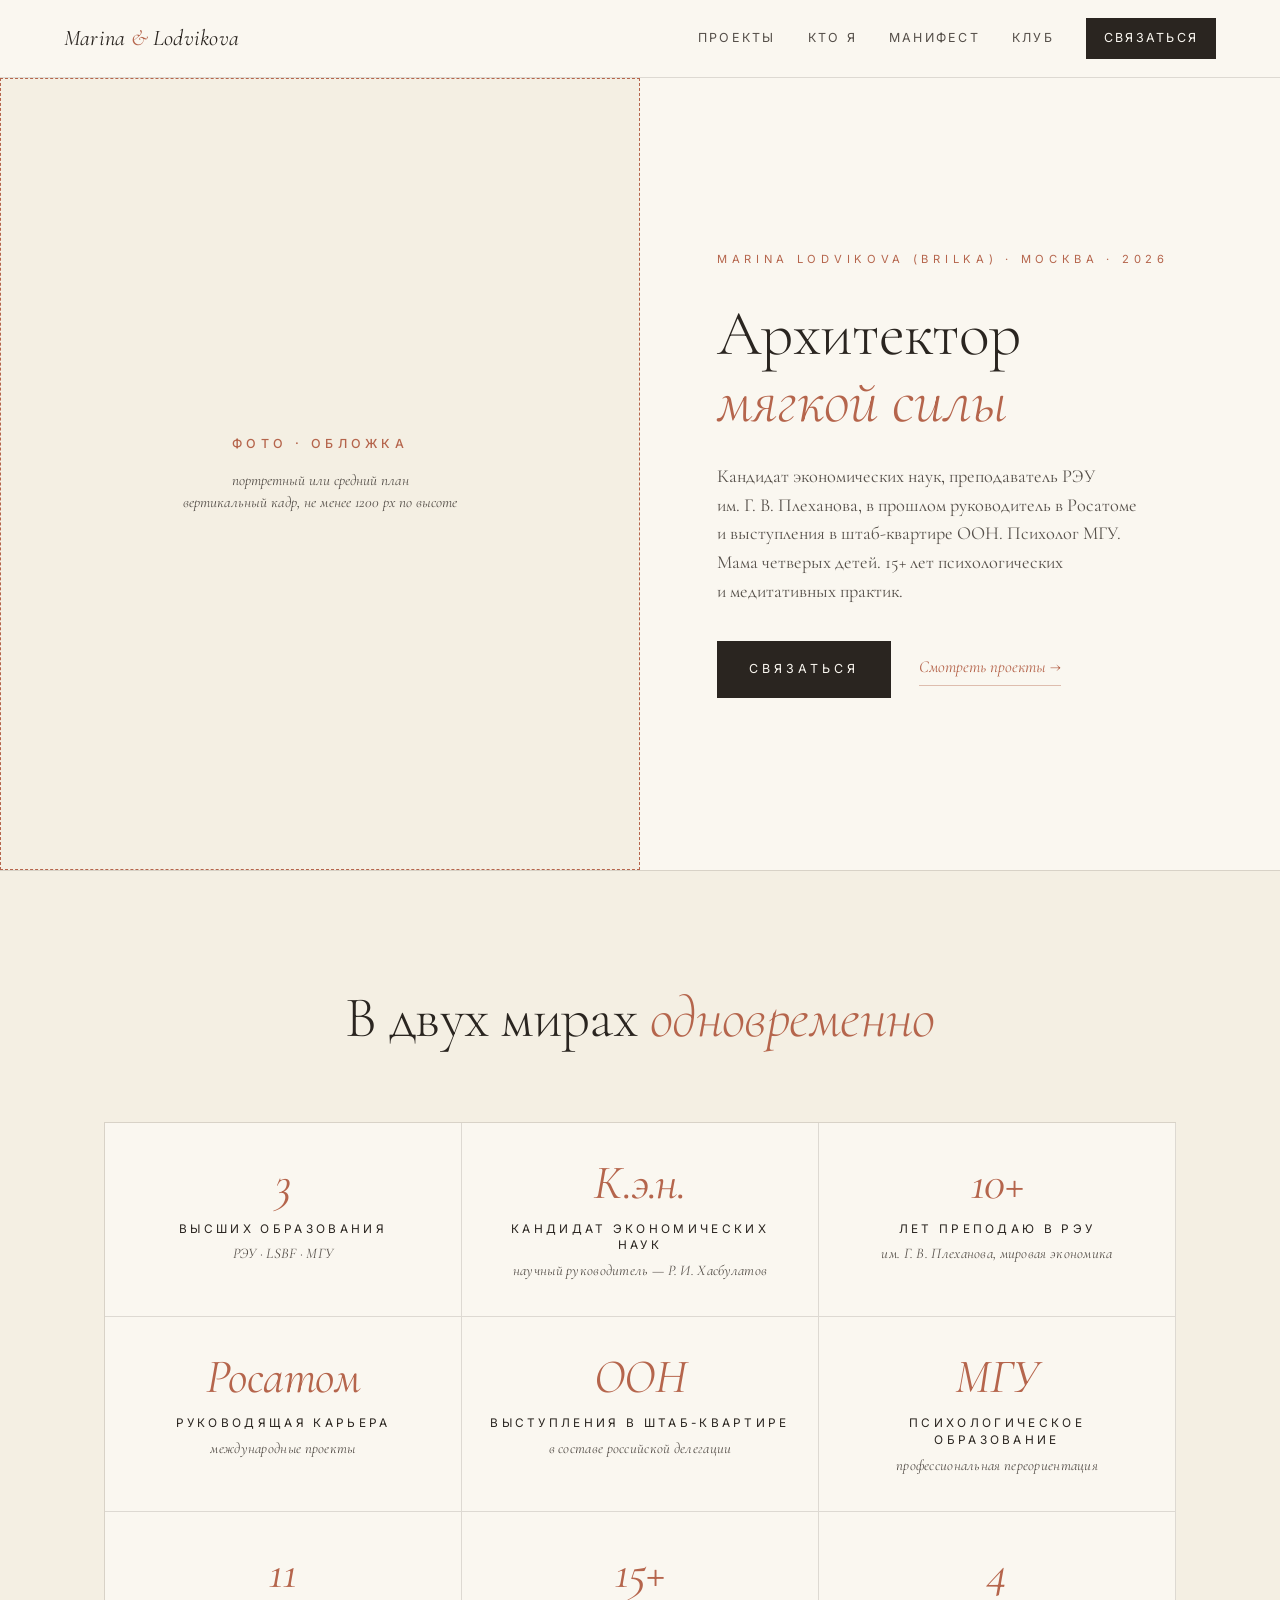
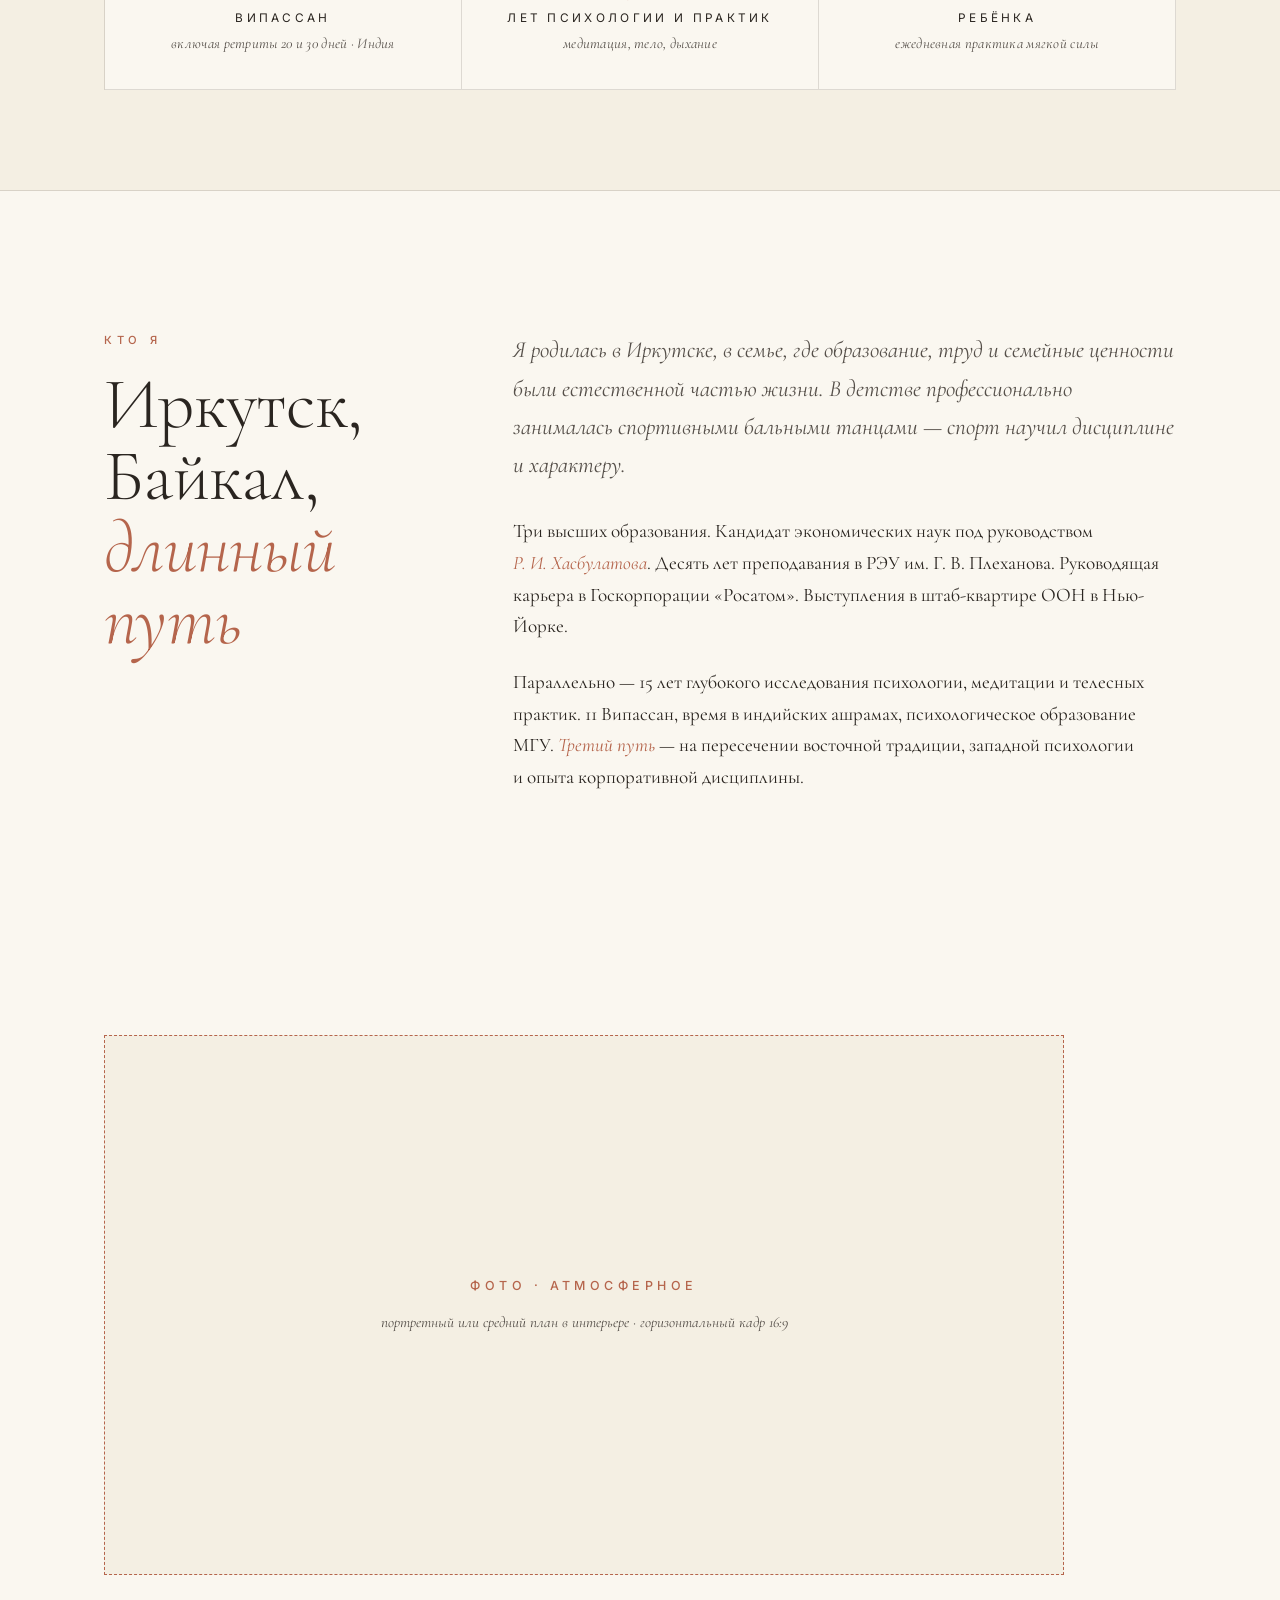
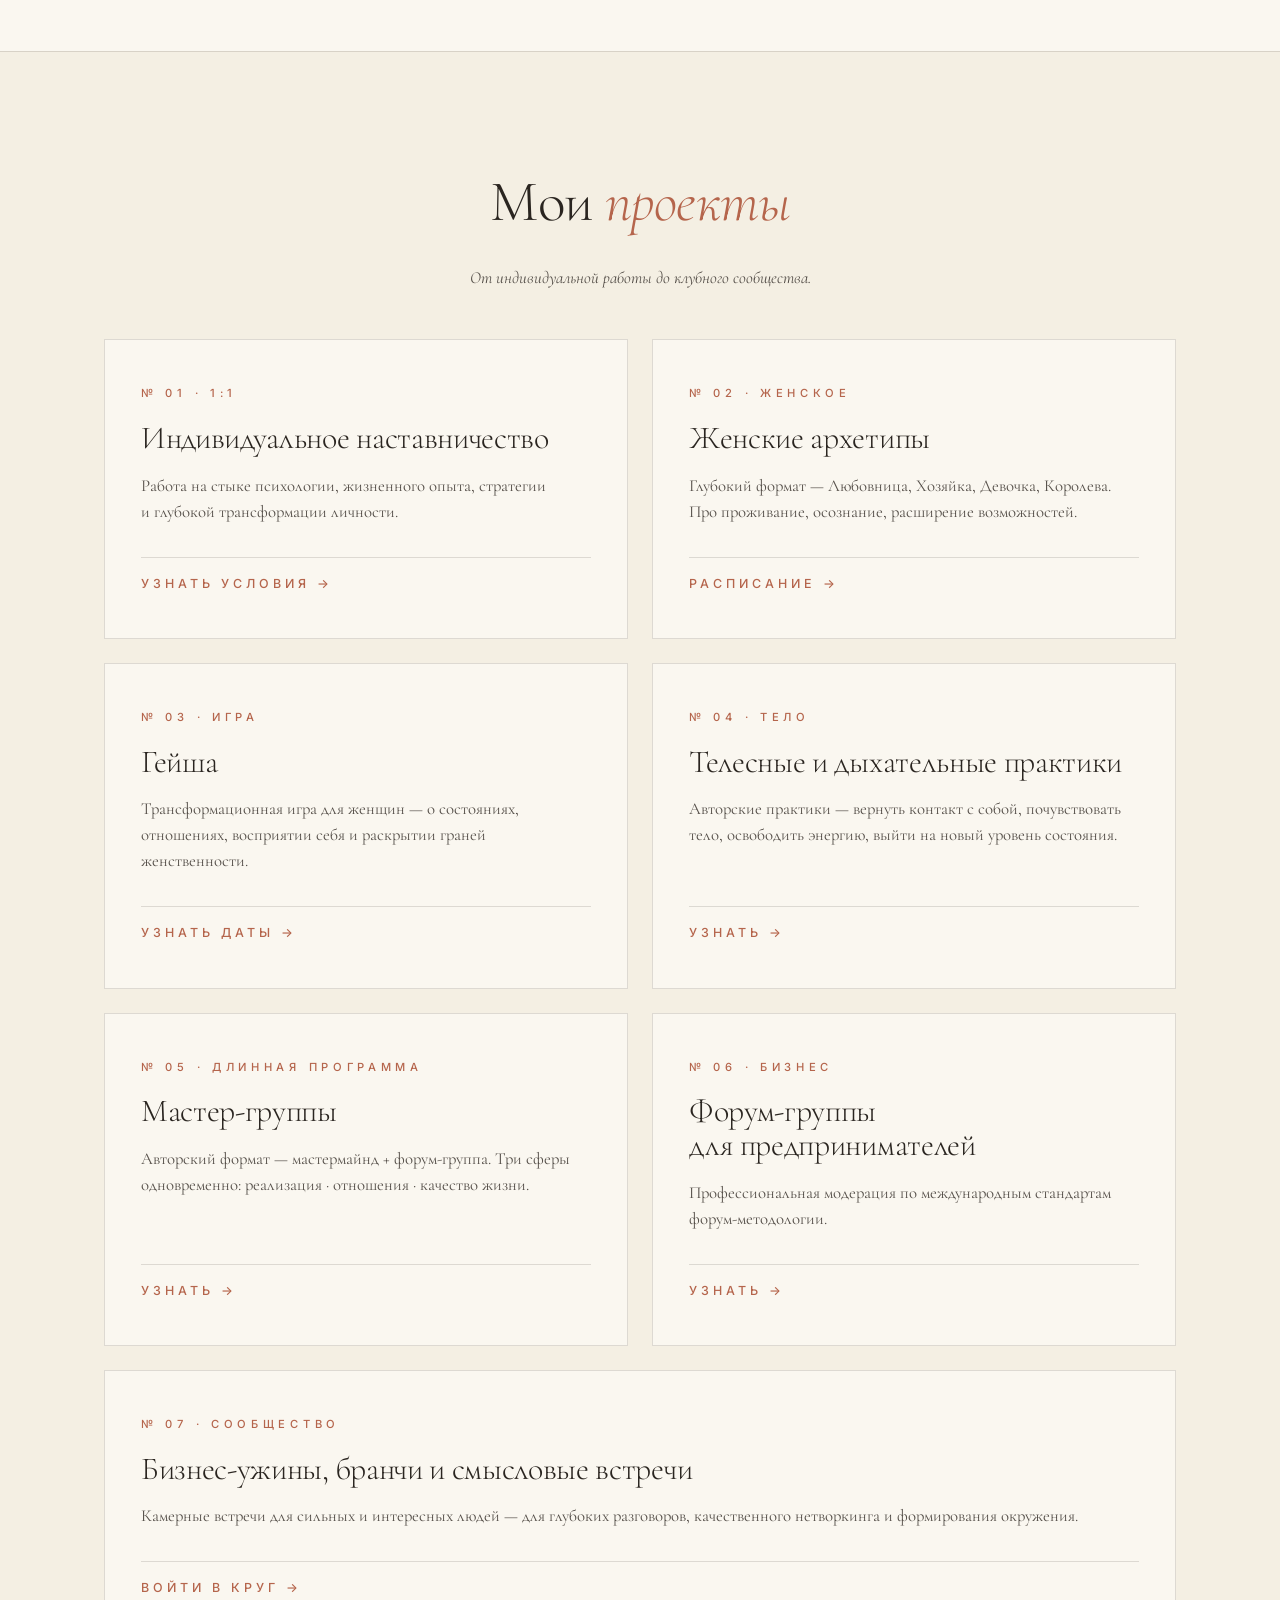
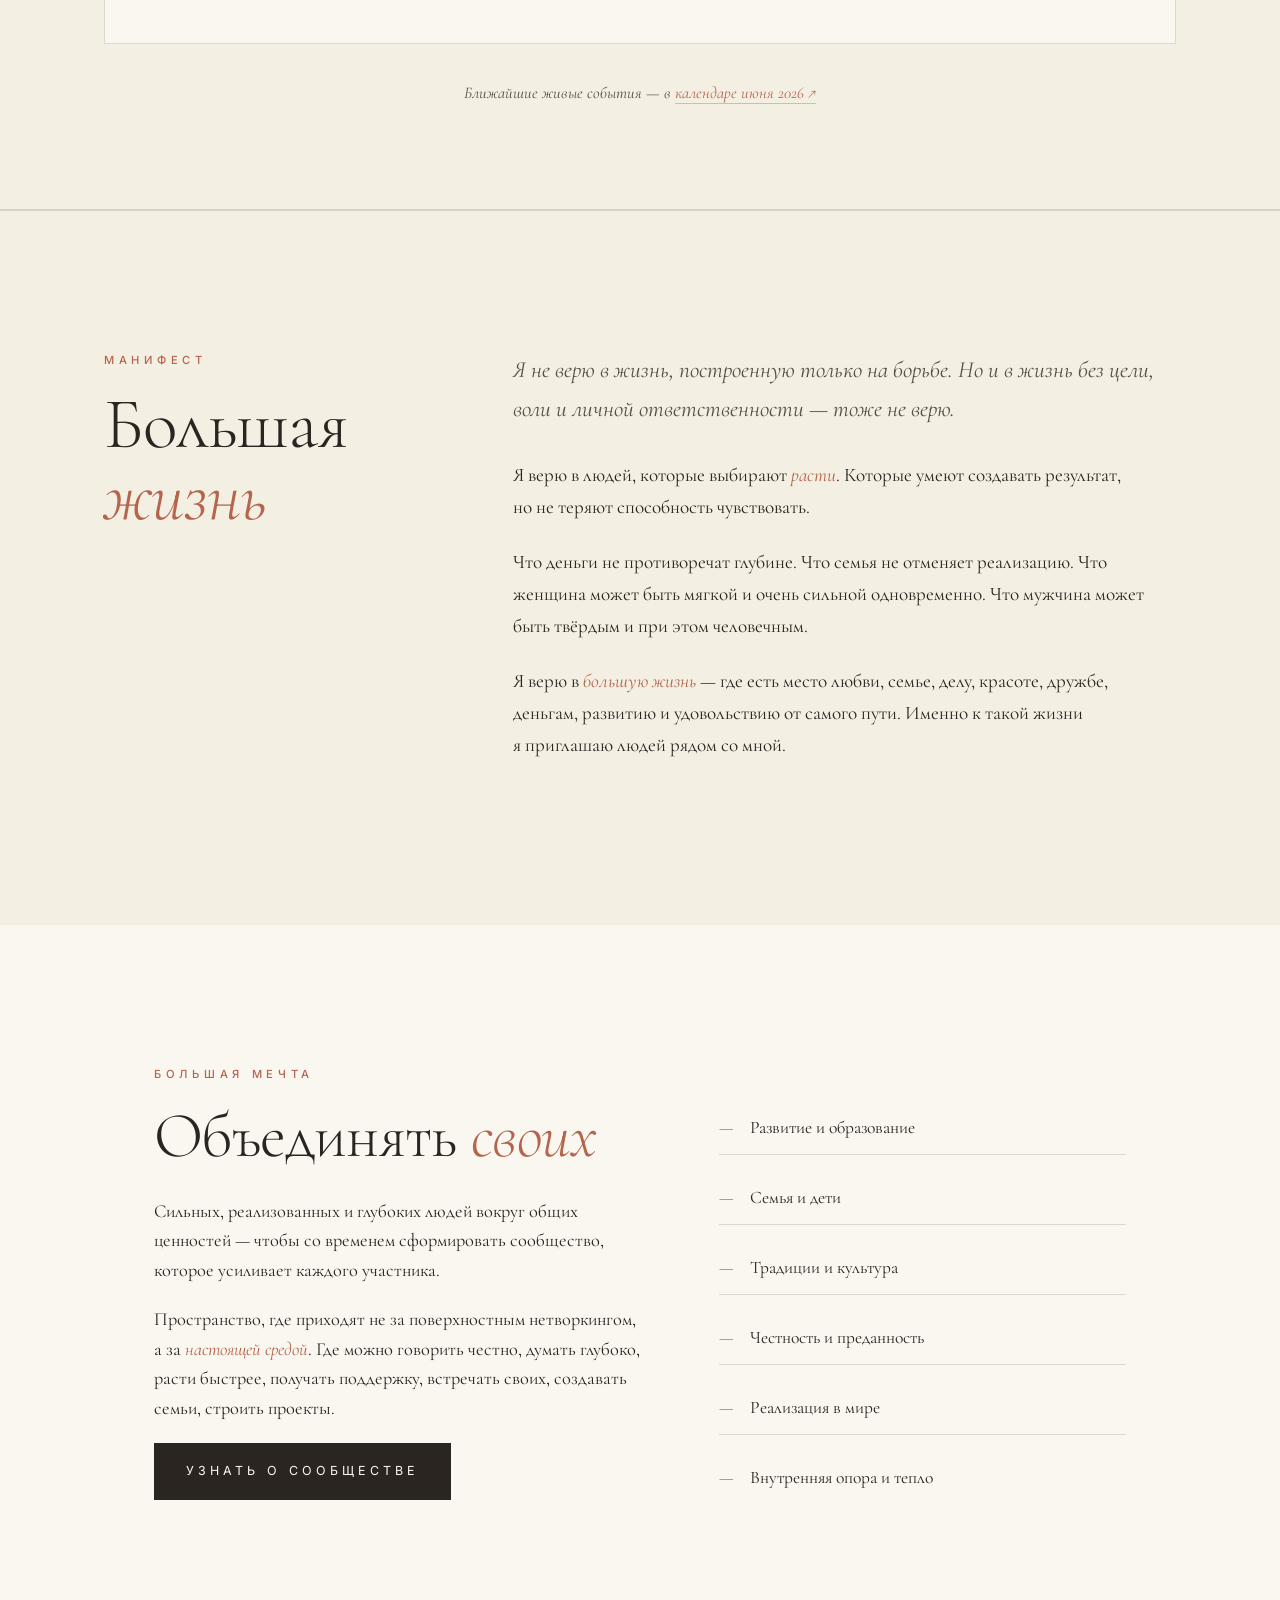
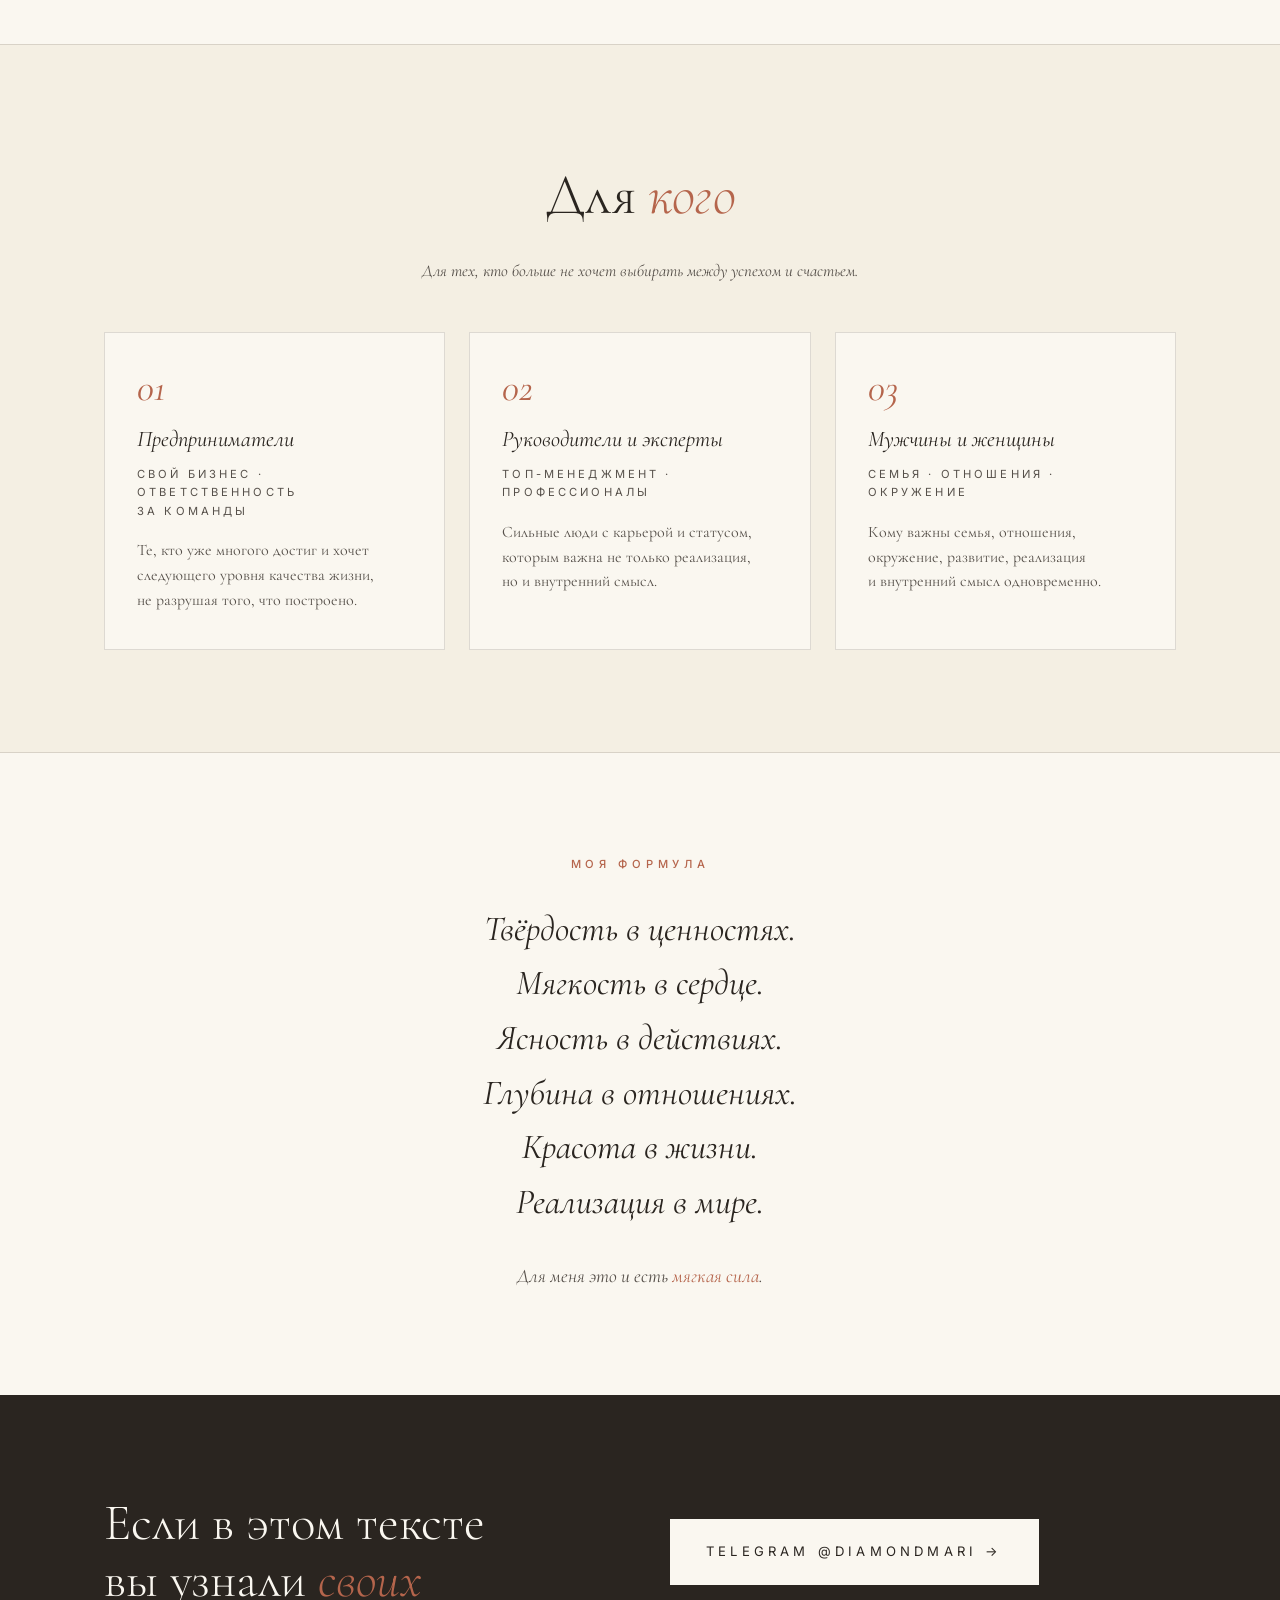
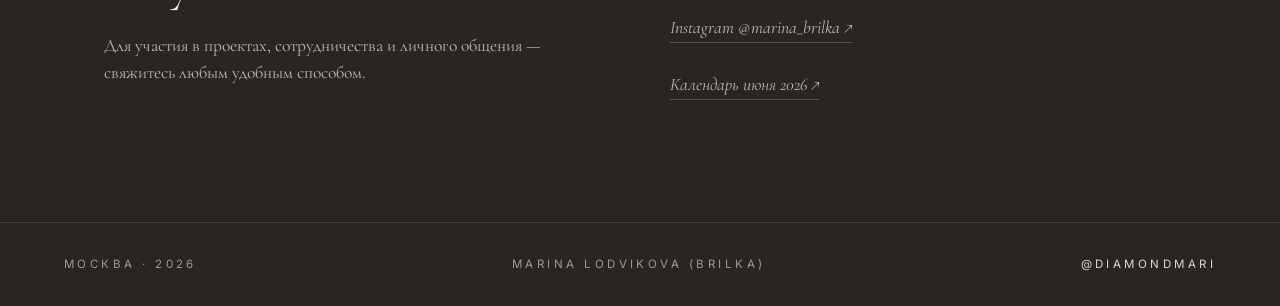
==== commit 9eaf1a7d: "Полный бриф во всех 3 вариантах + слоты для фото Реальные данные: - Марина Лодвикова (Брилка), Архит" ====
--- a/boutique/index.html
+++ b/boutique/index.html
@@ -4,10 +4,7 @@
   <meta charset="utf-8" />
   <meta name="viewport" content="width=device-width, initial-scale=1" />
   <title>Марина Лодвикова — клуб мягкой силы</title>
-  <meta name="description" content="Наставничество, духовные практики, трансформационные игры, камерные ужины. Сообщество тех, кто соединяет силу и чувствительность." />
-  <meta property="og:title" content="Марина Лодвикова — клуб мягкой силы" />
-  <meta property="og:description" content="Наставничество, практики, игры, ужины. Сообщество мягкой силы." />
-  <meta property="og:type" content="profile" />
+  <meta name="description" content="К.э.н., преподаватель РЭУ им. Г. В. Плеханова, в прошлом Росатом и ООН. Психолог МГУ. 11 Випассан. Мама четверых детей. Наставничество, духовные практики, игры, ужины и сообщество." />
 
   <link rel="icon" href="/favicon.ico" sizes="any" />
   <link rel="apple-touch-icon" sizes="180x180" href="/apple-touch-icon.png" />
@@ -18,6 +15,24 @@
   <link href="https://fonts.googleapis.com/css2?family=Cormorant+Garamond:ital,wght@0,300;0,400;0,500;1,300;1,400;1,500&family=Inter:wght@300;400;500&display=swap" rel="stylesheet" />
   <link rel="stylesheet" href="/styles.css" />
   <link rel="stylesheet" href="boutique.css" />
+
+  <style>
+    .photo-slot {
+      background: var(--paper);
+      border: 1px dashed var(--terracotta);
+      display: flex; align-items: center; justify-content: center;
+      text-align: center;
+    }
+    .photo-slot-inner { padding: 32px; }
+    .photo-slot-label {
+      font-family: var(--sans); font-size: 0.78rem; letter-spacing: 0.36em;
+      text-transform: uppercase; color: var(--terracotta); font-weight: 500; margin-bottom: 14px;
+    }
+    .photo-slot-hint {
+      font-family: var(--serif); font-style: italic; font-size: 0.95rem;
+      color: var(--graphite-soft); line-height: 1.45;
+    }
+  </style>
 
   <script>
     if ('scrollRestoration' in history) history.scrollRestoration = 'manual';
@@ -32,123 +47,165 @@
   <header class="topbar">
     <a href="#" class="brand">Marina <span class="amp">&amp;</span> Lodvikova</a>
     <nav class="topnav">
-      <a href="#shop">Что есть</a>
+      <a href="#shop">Проекты</a>
       <a href="#about">Кто&nbsp;я</a>
+      <a href="#manifest">Манифест</a>
       <a href="#club">Клуб</a>
-      <a href="#blog">Блог</a>
       <a href="https://t.me/Diamondmari" target="_blank" rel="noopener" class="nav-cta tg-cta"
-         data-tg="Здравствуйте, Марина!&#10;&#10;Пишу с сайта — хочу узнать подробнее.">Войти в&nbsp;клуб</a>
+         data-tg="Здравствуйте, Марина!&#10;&#10;Пишу с сайта — хочу узнать подробнее.">Связаться</a>
     </nav>
   </header>
 
-  <!-- ───── ОБЛОЖКА — большое фото на пол-экрана + текст ───── -->
+  <!-- ───── COVER — половина фото + половина текст ───── -->
   <section class="b-cover">
-    <div class="cover-photo reveal">
-      <img src="/assets/portrait.jpg" alt="Марина Лодвикова" />
+    <div class="cover-photo reveal photo-slot">
+      <div class="photo-slot-inner">
+        <div class="photo-slot-label">Фото · обложка</div>
+        <div class="photo-slot-hint">портретный или средний&nbsp;план<br/>вертикальный кадр, не&nbsp;менее 1200&nbsp;px по&nbsp;высоте</div>
+      </div>
     </div>
     <div class="cover-text reveal">
-      <div class="cover-eyebrow">Marina Lodvikova · Клуб мягкой силы</div>
-      <h1>Сила и&nbsp;<em>чувствительность</em>&nbsp;— не&nbsp;выбор, а&nbsp;соединение</h1>
-      <p>25&nbsp;лет в&nbsp;корпорациях, годы в&nbsp;ашрамах, четверо детей и&nbsp;собственный метод. Веду тех, кто уже многого достиг&nbsp;— и&nbsp;ищет следующую глубину.</p>
+      <div class="cover-eyebrow">Marina Lodvikova (Brilka) · Москва · 2026</div>
+      <h1>Архитектор <em>мягкой&nbsp;силы</em></h1>
+      <p>Кандидат экономических наук, преподаватель РЭУ им.&nbsp;Г.&nbsp;В.&nbsp;Плеханова, в&nbsp;прошлом руководитель в&nbsp;Росатоме и&nbsp;выступления в&nbsp;штаб-квартире ООН. Психолог МГУ. Мама четверых детей. 15+&nbsp;лет психологических и&nbsp;медитативных практик.</p>
       <div class="cover-cta">
         <a class="b-btn tg-cta" href="https://t.me/Diamondmari" target="_blank" rel="noopener"
-           data-tg="Здравствуйте, Марина!&#10;&#10;Пишу с сайта — хочу узнать подробнее о ваших форматах работы и подобрать формат под себя.">Связаться</a>
-        <a class="b-link" href="#shop">Смотреть направления →</a>
-      </div>
-    </div>
-  </section>
-
-  <!-- ───── СЕГОДНЯ Я — 5 фактов-карточек ───── -->
+           data-tg="Здравствуйте, Марина!&#10;&#10;Пишу с сайта — хочу узнать подробнее о ваших проектах.">Связаться</a>
+        <a class="b-link" href="#shop">Смотреть проекты →</a>
+      </div>
+    </div>
+  </section>
+
+  <!-- ───── ФАКТЫ — 9 карточек ───── -->
   <section class="b-facts">
     <div class="container">
-      <h2 class="section-h reveal">Сегодня <em>я</em></h2>
+      <h2 class="section-h reveal">В&nbsp;двух мирах <em>одновременно</em></h2>
       <div class="facts-grid reveal">
-        <div class="fact">
-          <div class="fact-num">25</div>
-          <div class="fact-cap">лет в&nbsp;корпорациях<br/><em>топ-менеджмент Росатома</em></div>
-        </div>
-        <div class="fact">
-          <div class="fact-num">К.э.н.</div>
-          <div class="fact-cap">кандидат экономических наук<br/><em>защита и&nbsp;диссертация</em></div>
-        </div>
-        <div class="fact">
-          <div class="fact-num">13+</div>
-          <div class="fact-cap">лет авторских практик<br/><em>сотни клиентов</em></div>
-        </div>
-        <div class="fact">
-          <div class="fact-num">Ашрамы</div>
-          <div class="fact-cap">Индия и&nbsp;Тибет<br/><em>многолетние стажировки</em></div>
-        </div>
-        <div class="fact">
-          <div class="fact-num">Психолог</div>
-          <div class="fact-cap">психолог-практик<br/><em>прикладная работа</em></div>
-        </div>
-        <div class="fact">
-          <div class="fact-num">4</div>
-          <div class="fact-cap">ребёнка<br/><em>двое&nbsp;— близнецы</em></div>
-        </div>
-      </div>
-    </div>
-  </section>
-
-  <!-- ───── МЕТОД — манифест ───── -->
+        <div class="fact"><div class="fact-num">3</div><div class="fact-cap">высших образования<br/><em>РЭУ · LSBF · МГУ</em></div></div>
+        <div class="fact"><div class="fact-num">К.э.н.</div><div class="fact-cap">кандидат экономических наук<br/><em>научный руководитель&nbsp;— Р.&nbsp;И.&nbsp;Хасбулатов</em></div></div>
+        <div class="fact"><div class="fact-num">10+</div><div class="fact-cap">лет преподаю в&nbsp;РЭУ<br/><em>им.&nbsp;Г.&nbsp;В.&nbsp;Плеханова, мировая&nbsp;экономика</em></div></div>
+        <div class="fact"><div class="fact-num">Росатом</div><div class="fact-cap">руководящая карьера<br/><em>международные проекты</em></div></div>
+        <div class="fact"><div class="fact-num">ООН</div><div class="fact-cap">выступления в&nbsp;штаб-квартире<br/><em>в&nbsp;составе российской делегации</em></div></div>
+        <div class="fact"><div class="fact-num">МГУ</div><div class="fact-cap">психологическое образование<br/><em>профессиональная переориентация</em></div></div>
+        <div class="fact"><div class="fact-num">11</div><div class="fact-cap">Випассан<br/><em>включая ретриты 20&nbsp;и&nbsp;30&nbsp;дней · Индия</em></div></div>
+        <div class="fact"><div class="fact-num">15+</div><div class="fact-cap">лет психологии и&nbsp;практик<br/><em>медитация, тело, дыхание</em></div></div>
+        <div class="fact"><div class="fact-num">4</div><div class="fact-cap">ребёнка<br/><em>ежедневная практика мягкой&nbsp;силы</em></div></div>
+      </div>
+    </div>
+  </section>
+
+  <!-- ───── О СЕБЕ + ФОТО ───── -->
   <section class="b-method" id="about">
     <div class="container">
       <div class="method-grid reveal">
         <div class="method-side">
-          <div class="essay-kicker">Метод</div>
-          <h2>Мягкая&nbsp;<em>сила</em></h2>
+          <div class="essay-kicker">Кто я</div>
+          <h2>Иркутск, Байкал, <em>длинный путь</em></h2>
         </div>
         <div class="method-body">
-          <p class="lead">Не&nbsp;про отказ от&nbsp;достижений. И&nbsp;не&nbsp;про уход только в&nbsp;мягкость. Про&nbsp;<em>соединение</em>&nbsp;— где сила опирается на&nbsp;чувствительность, а&nbsp;чувствительность не&nbsp;ломает реализации.</p>
-          <p>За&nbsp;25&nbsp;лет в&nbsp;корпорациях я&nbsp;знаю изнутри язык бизнеса и&nbsp;давление позиции. За&nbsp;годы в&nbsp;ашрамах&nbsp;— научилась слышать тело и&nbsp;вниманию. Как мать четверых&nbsp;— каждый день проверяю, работает&nbsp;ли это в&nbsp;жизни, а&nbsp;не&nbsp;только в&nbsp;теории.</p>
-          <p>Метод собран на&nbsp;пересечении трёх миров. Не&nbsp;эзотерика. Не&nbsp;корпоративный коучинг. <em>Третий путь.</em></p>
-        </div>
-      </div>
-    </div>
-  </section>
-
-  <!-- ───── ЧТО ЕСТЬ — каталог направлений с цветными карточками ───── -->
+          <p class="lead">Я&nbsp;родилась в&nbsp;Иркутске, в&nbsp;семье, где образование, труд и&nbsp;семейные ценности были естественной частью жизни. В&nbsp;детстве профессионально занималась спортивными бальными танцами&nbsp;— спорт научил дисциплине и&nbsp;характеру.</p>
+          <p>Три высших образования. Кандидат экономических наук под руководством <em>Р.&nbsp;И.&nbsp;Хасбулатова</em>. Десять лет преподавания в&nbsp;РЭУ им.&nbsp;Г.&nbsp;В.&nbsp;Плеханова. Руководящая карьера в&nbsp;Госкорпорации «Росатом». Выступления в&nbsp;штаб-квартире ООН в&nbsp;Нью-Йорке.</p>
+          <p>Параллельно&nbsp;— 15&nbsp;лет глубокого исследования психологии, медитации и&nbsp;телесных практик. 11&nbsp;Випассан, время в&nbsp;индийских ашрамах, психологическое образование МГУ. <em>Третий путь</em>&nbsp;— на&nbsp;пересечении восточной традиции, западной психологии и&nbsp;опыта корпоративной дисциплины.</p>
+        </div>
+      </div>
+    </div>
+  </section>
+
+  <!-- ───── ФОТО-ВСТАВКА ───── -->
+  <section class="b-photo-strip">
+    <div class="container">
+      <div class="photo-slot photo-slot--wide reveal">
+        <div class="photo-slot-inner">
+          <div class="photo-slot-label">Фото · атмосферное</div>
+          <div class="photo-slot-hint">портретный или средний план в&nbsp;интерьере · горизонтальный кадр 16:9</div>
+        </div>
+      </div>
+    </div>
+  </section>
+
+  <!-- ───── SHOP — каталог 7 проектов ───── -->
   <section class="b-shop" id="shop">
     <div class="container">
-      <h2 class="section-h reveal">Что <em>есть</em></h2>
-      <p class="section-sub reveal">Четыре направления&nbsp;— от&nbsp;индивидуальной работы до&nbsp;клубного сообщества.</p>
+      <h2 class="section-h reveal">Мои <em>проекты</em></h2>
+      <p class="section-sub reveal">От&nbsp;индивидуальной работы до&nbsp;клубного сообщества.</p>
       <div class="shop-grid reveal">
 
-        <a href="https://t.me/Diamondmari" class="shop-item shop-1 tg-cta" target="_blank" rel="noopener"
-           data-tg="Здравствуйте, Марина!&#10;&#10;Пишу с сайта — интересует индивидуальное наставничество.">
-          <div class="shop-tag">№ 01 · Индивидуально</div>
-          <h3>Наставничество</h3>
-          <p>Личные сессии 1:1. Диагностика, точечная работа с&nbsp;запросом, сопровождение перехода.</p>
+        <a href="https://t.me/Diamondmari" class="shop-item tg-cta" target="_blank" rel="noopener"
+           data-tg="Здравствуйте, Марина!&#10;&#10;Интересует индивидуальное наставничество.">
+          <div class="shop-tag">№ 01 · 1:1</div>
+          <h3>Индивидуальное наставничество</h3>
+          <p>Работа на&nbsp;стыке психологии, жизненного опыта, стратегии и&nbsp;глубокой трансформации личности.</p>
           <div class="shop-cta">Узнать&nbsp;условия →</div>
         </a>
 
-        <a href="https://t.me/Diamondmari" class="shop-item shop-2 tg-cta" target="_blank" rel="noopener"
-           data-tg="Здравствуйте, Марина!&#10;&#10;Пишу с сайта — интересуют группы духовной практики.">
-          <div class="shop-tag">№ 02 · В&nbsp;группе</div>
-          <h3>Духовная практика</h3>
-          <p>Камерные группы. Дыхательные техники, работа с&nbsp;вниманием, тело. Восточная традиция в&nbsp;современной форме.</p>
+        <a href="https://t.me/Diamondmari" class="shop-item tg-cta" target="_blank" rel="noopener"
+           data-tg="Здравствуйте, Марина!&#10;&#10;Интересуют женские архетипы.">
+          <div class="shop-tag">№ 02 · Женское</div>
+          <h3>Женские архетипы</h3>
+          <p>Глубокий формат&nbsp;— Любовница, Хозяйка, Девочка, Королева. Про&nbsp;проживание, осознание, расширение возможностей.</p>
           <div class="shop-cta">Расписание →</div>
         </a>
 
-        <a href="https://t.me/Diamondmari" class="shop-item shop-3 tg-cta" target="_blank" rel="noopener"
-           data-tg="Здравствуйте, Марина!&#10;&#10;Пишу с сайта — интересуют трансформационные игры.">
+        <a href="https://t.me/Diamondmari" class="shop-item tg-cta" target="_blank" rel="noopener"
+           data-tg="Здравствуйте, Марина!&#10;&#10;Интересует игра «Гейша».">
           <div class="shop-tag">№ 03 · Игра</div>
-          <h3>Трансформационные игры</h3>
-          <p>Архетипы, «Гейша», ретриты. Глубокая работа в&nbsp;игровом формате&nbsp;— через образ и&nbsp;роль.</p>
+          <h3>Гейша</h3>
+          <p>Трансформационная игра для&nbsp;женщин&nbsp;— о&nbsp;состояниях, отношениях, восприятии себя и&nbsp;раскрытии граней женственности.</p>
           <div class="shop-cta">Узнать&nbsp;даты →</div>
         </a>
 
-        <a href="https://t.me/Diamondmari" class="shop-item shop-4 tg-cta" target="_blank" rel="noopener"
-           data-tg="Здравствуйте, Марина!&#10;&#10;Пишу с сайта — интересуют бизнес-ужины и сообщество.">
-          <div class="shop-tag">№ 04 · Сообщество</div>
-          <h3>Ужины&nbsp;и&nbsp;клуб</h3>
-          <p>Камерные бизнес-ужины, мастер-группы, клуб резидентов. Сообщество тех, кто живёт в&nbsp;логике соединения.</p>
-          <div class="shop-cta">Войти в&nbsp;клуб →</div>
+        <a href="https://t.me/Diamondmari" class="shop-item tg-cta" target="_blank" rel="noopener"
+           data-tg="Здравствуйте, Марина!&#10;&#10;Интересуют телесные и дыхательные практики.">
+          <div class="shop-tag">№ 04 · Тело</div>
+          <h3>Телесные и&nbsp;дыхательные практики</h3>
+          <p>Авторские практики&nbsp;— вернуть контакт с&nbsp;собой, почувствовать тело, освободить энергию, выйти на&nbsp;новый уровень состояния.</p>
+          <div class="shop-cta">Узнать&nbsp;→</div>
+        </a>
+
+        <a href="https://t.me/Diamondmari" class="shop-item tg-cta" target="_blank" rel="noopener"
+           data-tg="Здравствуйте, Марина!&#10;&#10;Интересуют мастер-группы.">
+          <div class="shop-tag">№ 05 · Длинная&nbsp;программа</div>
+          <h3>Мастер-группы</h3>
+          <p>Авторский формат&nbsp;— мастермайнд + форум-группа. Три сферы одновременно: реализация · отношения · качество жизни.</p>
+          <div class="shop-cta">Узнать&nbsp;→</div>
+        </a>
+
+        <a href="https://t.me/Diamondmari" class="shop-item tg-cta" target="_blank" rel="noopener"
+           data-tg="Здравствуйте, Марина!&#10;&#10;Интересуют форум-группы для предпринимателей.">
+          <div class="shop-tag">№ 06 · Бизнес</div>
+          <h3>Форум-группы для&nbsp;предпринимателей</h3>
+          <p>Профессиональная модерация по&nbsp;международным стандартам форум-методологии.</p>
+          <div class="shop-cta">Узнать&nbsp;→</div>
+        </a>
+
+        <a href="https://t.me/Diamondmari" class="shop-item tg-cta" target="_blank" rel="noopener" style="grid-column: span 2;"
+           data-tg="Здравствуйте, Марина!&#10;&#10;Интересуют бизнес-ужины и сообщество.">
+          <div class="shop-tag">№ 07 · Сообщество</div>
+          <h3>Бизнес-ужины, бранчи и&nbsp;смысловые встречи</h3>
+          <p>Камерные встречи для&nbsp;сильных и&nbsp;интересных людей&nbsp;— для&nbsp;глубоких разговоров, качественного нетворкинга и&nbsp;формирования окружения.</p>
+          <div class="shop-cta">Войти в&nbsp;круг →</div>
         </a>
 
       </div>
       <p class="shop-foot reveal">Ближайшие живые события&nbsp;— в&nbsp;<a href="https://marina-site-beryl.vercel.app" target="_blank" rel="noopener">календаре июня&nbsp;2026 ↗</a></p>
+    </div>
+  </section>
+
+  <!-- ───── МАНИФЕСТ ───── -->
+  <section class="b-method" id="manifest" style="background: var(--paper); border-top: 1px solid var(--hairline);">
+    <div class="container">
+      <div class="method-grid reveal">
+        <div class="method-side">
+          <div class="essay-kicker">Манифест</div>
+          <h2>Большая <em>жизнь</em></h2>
+        </div>
+        <div class="method-body">
+          <p class="lead">Я&nbsp;не&nbsp;верю в&nbsp;жизнь, построенную только на&nbsp;борьбе. Но&nbsp;и&nbsp;в&nbsp;жизнь без&nbsp;цели, воли и&nbsp;личной ответственности&nbsp;— тоже не&nbsp;верю.</p>
+          <p>Я&nbsp;верю в&nbsp;людей, которые выбирают <em>расти</em>. Которые умеют создавать результат, но&nbsp;не&nbsp;теряют способность чувствовать.</p>
+          <p>Что деньги не&nbsp;противоречат глубине. Что семья не&nbsp;отменяет реализацию. Что женщина может быть мягкой и&nbsp;очень сильной одновременно. Что мужчина может быть твёрдым и&nbsp;при&nbsp;этом человечным.</p>
+          <p>Я&nbsp;верю в&nbsp;<em>большую жизнь</em>&nbsp;— где есть место любви, семье, делу, красоте, дружбе, деньгам, развитию и&nbsp;удовольствию от&nbsp;самого пути. Именно к&nbsp;такой жизни я&nbsp;приглашаю людей рядом со&nbsp;мной.</p>
+        </div>
+      </div>
     </div>
   </section>
 
@@ -156,75 +213,73 @@
   <section class="b-club" id="club">
     <div class="container club-grid reveal">
       <div class="club-text">
-        <div class="essay-kicker">Сообщество</div>
-        <h2>Клуб <em>мягкой силы</em></h2>
-        <p>Я&nbsp;собираю вокруг себя тех, кто уже многого достиг&nbsp;— и&nbsp;кому важно расти не&nbsp;в&nbsp;одиночку. Резиденты клуба получают приоритетный доступ к&nbsp;закрытым группам, ужинам, ретритам и&nbsp;индивидуальным сессиям.</p>
-        <p>Это не&nbsp;курс и&nbsp;не&nbsp;марафон. Это&nbsp;— <em>длинная история</em>, в&nbsp;которой каждый формат усиливает следующий.</p>
+        <div class="essay-kicker">Большая мечта</div>
+        <h2>Объединять <em>своих</em></h2>
+        <p>Сильных, реализованных и&nbsp;глубоких людей вокруг общих ценностей&nbsp;— чтобы со&nbsp;временем сформировать сообщество, которое усиливает каждого участника.</p>
+        <p>Пространство, где приходят не&nbsp;за&nbsp;поверхностным нетворкингом, а&nbsp;за&nbsp;<em>настоящей средой</em>. Где можно говорить честно, думать глубоко, расти быстрее, получать поддержку, встречать своих, создавать семьи, строить проекты.</p>
         <a class="b-btn tg-cta" href="https://t.me/Diamondmari" target="_blank" rel="noopener"
-           data-tg="Здравствуйте, Марина!&#10;&#10;Пишу с сайта — интересует клуб резидентов. Расскажите об условиях.">Узнать о&nbsp;клубе</a>
+           data-tg="Здравствуйте, Марина!&#10;&#10;Интересует клуб резидентов / сообщество.">Узнать о&nbsp;сообществе</a>
       </div>
       <div class="club-features">
-        <div class="cf"><span class="cf-mark">—</span> Приоритет на&nbsp;все живые форматы</div>
-        <div class="cf"><span class="cf-mark">—</span> Камерные ужины раз в&nbsp;квартал</div>
-        <div class="cf"><span class="cf-mark">—</span> Закрытые мастер-группы</div>
-        <div class="cf"><span class="cf-mark">—</span> Индивидуальные сессии по&nbsp;запросу</div>
-        <div class="cf"><span class="cf-mark">—</span> Среда единомышленников</div>
-        <div class="cf"><span class="cf-mark">—</span> Сопровождение в&nbsp;течение года</div>
-      </div>
-    </div>
-  </section>
-
-  <!-- ───── КЕЙСЫ ───── -->
+        <div class="cf"><span class="cf-mark">—</span> Развитие и&nbsp;образование</div>
+        <div class="cf"><span class="cf-mark">—</span> Семья и&nbsp;дети</div>
+        <div class="cf"><span class="cf-mark">—</span> Традиции и&nbsp;культура</div>
+        <div class="cf"><span class="cf-mark">—</span> Честность и&nbsp;преданность</div>
+        <div class="cf"><span class="cf-mark">—</span> Реализация в&nbsp;мире</div>
+        <div class="cf"><span class="cf-mark">—</span> Внутренняя опора и&nbsp;тепло</div>
+      </div>
+    </div>
+  </section>
+
+  <!-- ───── ДЛЯ КОГО ───── -->
   <section class="b-cases">
     <div class="container">
-      <h2 class="section-h reveal">Истории <em>трансформации</em></h2>
-      <p class="section-sub reveal">Без имён, по&nbsp;согласию клиентов.</p>
+      <h2 class="section-h reveal">Для&nbsp;<em>кого</em></h2>
+      <p class="section-sub reveal">Для&nbsp;тех, кто больше не&nbsp;хочет выбирать между успехом и&nbsp;счастьем.</p>
       <div class="b-cases-grid reveal">
         <article class="bcase">
           <div class="bcase-no">01</div>
-          <h3>«Я&nbsp;больше не&nbsp;чувствовала жизни»</h3>
-          <div class="bcase-meta">Топ-менеджер · 38&nbsp;лет</div>
-          <p>За&nbsp;4&nbsp;месяца сопровождения вернула чувствительность к&nbsp;собственным желаниям, сменила формат работы без потери уровня, переоткрыла отношения с&nbsp;мужем.</p>
+          <h3>Предприниматели</h3>
+          <div class="bcase-meta">Свой бизнес · ответственность за&nbsp;команды</div>
+          <p>Те, кто уже многого достиг и&nbsp;хочет следующего уровня качества жизни, не&nbsp;разрушая того, что построено.</p>
         </article>
         <article class="bcase">
           <div class="bcase-no">02</div>
-          <h3>«Я&nbsp;не&nbsp;знаю, кто я&nbsp;вне работы»</h3>
-          <div class="bcase-meta">Основательница агентства · 42&nbsp;года</div>
-          <p>Через год после работы&nbsp;— переосмыслила личный бренд, начала встречаться, вышла замуж. Бизнес продолжает расти.</p>
+          <h3>Руководители и&nbsp;эксперты</h3>
+          <div class="bcase-meta">Топ-менеджмент · профессионалы</div>
+          <p>Сильные люди с&nbsp;карьерой и&nbsp;статусом, которым важна не&nbsp;только реализация, но&nbsp;и&nbsp;внутренний смысл.</p>
         </article>
         <article class="bcase">
           <div class="bcase-no">03</div>
-          <h3>«Мы&nbsp;стали соседями по&nbsp;дому»</h3>
-          <div class="bcase-meta">Пара · 18&nbsp;лет вместе</div>
-          <p>Через полгода в&nbsp;парном формате&nbsp;— нашли новый язык, переехали, начали путешествовать вместе. Сейчас сами ведут группу для&nbsp;пар.</p>
+          <h3>Мужчины и&nbsp;женщины</h3>
+          <div class="bcase-meta">Семья · отношения · окружение</div>
+          <p>Кому важны семья, отношения, окружение, развитие, реализация и&nbsp;внутренний смысл одновременно.</p>
         </article>
       </div>
     </div>
   </section>
 
-  <!-- ───── БЛОГ ───── -->
-  <section class="b-blog" id="blog">
-    <div class="container">
-      <h2 class="section-h reveal">Блог</h2>
-      <p class="section-sub reveal">Длинные тексты о&nbsp;практике, психологии и&nbsp;соединении внутреннего с&nbsp;внешним.</p>
-      <div class="b-blog-grid reveal">
-        <article class="bpost"><div class="bpost-date">скоро</div><h3>«Достаточно»&nbsp;— не&nbsp;враг «много»</h3><p>Почему «у&nbsp;меня всё есть» не&nbsp;значит «мне больше ничего не&nbsp;нужно». О&nbsp;росте без выгорания.</p></article>
-        <article class="bpost"><div class="bpost-date">скоро</div><h3>Архетипы и&nbsp;корпоративная маска</h3><p>Что происходит с&nbsp;женщиной, когда она 25&nbsp;лет носит костюм&nbsp;— и&nbsp;как вернуть из&nbsp;шкафа то, что туда не&nbsp;убирали.</p></article>
-        <article class="bpost"><div class="bpost-date">скоро</div><h3>Дыхание как опора</h3><p>10&nbsp;минут в&nbsp;день, которые меняют качество дня. Без эзотерики, без позы лотоса. Очень практически.</p></article>
-      </div>
+  <!-- ───── ФОРМУЛА ───── -->
+  <section class="b-blog">
+    <div class="container reveal" style="max-width: 760px; margin: 0 auto; text-align: center;">
+      <div class="essay-kicker" style="color: var(--terracotta); margin-bottom: 28px;">Моя формула</div>
+      <p style="font-family: var(--serif); font-style: italic; font-size: clamp(1.5rem, 3vw, 2.2rem); line-height: 1.55; color: var(--graphite); margin: 0 0 12px;">Твёрдость в&nbsp;ценностях.<br/>Мягкость в&nbsp;сердце.<br/>Ясность в&nbsp;действиях.<br/>Глубина в&nbsp;отношениях.<br/>Красота в&nbsp;жизни.<br/>Реализация в&nbsp;мире.</p>
+      <p style="font-family: var(--serif); font-style: italic; font-size: 1.2rem; color: var(--graphite-soft); margin-top: 32px;">Для&nbsp;меня это и&nbsp;есть <em style="color: var(--terracotta);">мягкая сила</em>.</p>
     </div>
   </section>
 
   <!-- ───── CTA ───── -->
-  <section class="cta-section">
+  <section class="cta-section" id="contact">
     <div class="container cta-grid reveal">
       <div>
-        <h2>Если в&nbsp;этом тексте<br/>вы&nbsp;узнали&nbsp;<em>себя</em></h2>
-        <p>Подберём формат. Расскажу про&nbsp;ближайшие группы, ретриты, индивидуальные сессии и&nbsp;клуб резидентов.</p>
+        <h2>Если в&nbsp;этом тексте<br/>вы&nbsp;узнали&nbsp;<em>своих</em></h2>
+        <p>Для&nbsp;участия в&nbsp;проектах, сотрудничества и&nbsp;личного общения&nbsp;— свяжитесь любым удобным способом.</p>
       </div>
       <div>
         <a class="cta-button tg-cta" href="https://t.me/Diamondmari" target="_blank" rel="noopener"
-           data-tg="Здравствуйте, Марина!&#10;&#10;Пишу с сайта — хочу узнать подробнее о ваших форматах работы и подобрать формат под себя.">Написать в&nbsp;Telegram →</a>
+           data-tg="Здравствуйте, Марина!&#10;&#10;Пишу с сайта — хочу узнать подробнее о ваших проектах и подобрать формат под себя.">Telegram&nbsp;@Diamondmari →</a>
+        <br/><br/>
+        <a class="cta-second" href="https://instagram.com/marina_brilka" target="_blank" rel="noopener">Instagram&nbsp;@marina_brilka ↗</a>
         <br/><br/>
         <a class="cta-second" href="https://marina-site-beryl.vercel.app" target="_blank" rel="noopener">Календарь июня&nbsp;2026 ↗</a>
       </div>
@@ -234,12 +289,16 @@
   <footer>
     <div class="footer-inner">
       <div>Москва · 2026</div>
-      <div>Marina Lodvikova</div>
+      <div>Marina Lodvikova (Brilka)</div>
       <a class="tg-cta" href="https://t.me/Diamondmari" target="_blank" rel="noopener"
-         data-tg="Здравствуйте, Марина!&#10;&#10;Пишу с сайта — хочу узнать подробнее о ваших форматах работы.">@Diamondmari</a>
+         data-tg="Здравствуйте, Марина!&#10;&#10;Пишу с сайта — хочу узнать подробнее.">@Diamondmari</a>
     </div>
   </footer>
 
   <script src="/script.js" defer></script>
+  <style>
+    .b-photo-strip { padding: clamp(40px, 6vw, 80px) 0; }
+    .photo-slot--wide { aspect-ratio: 16/9; max-height: 60vh; }
+  </style>
 </body>
 </html>
